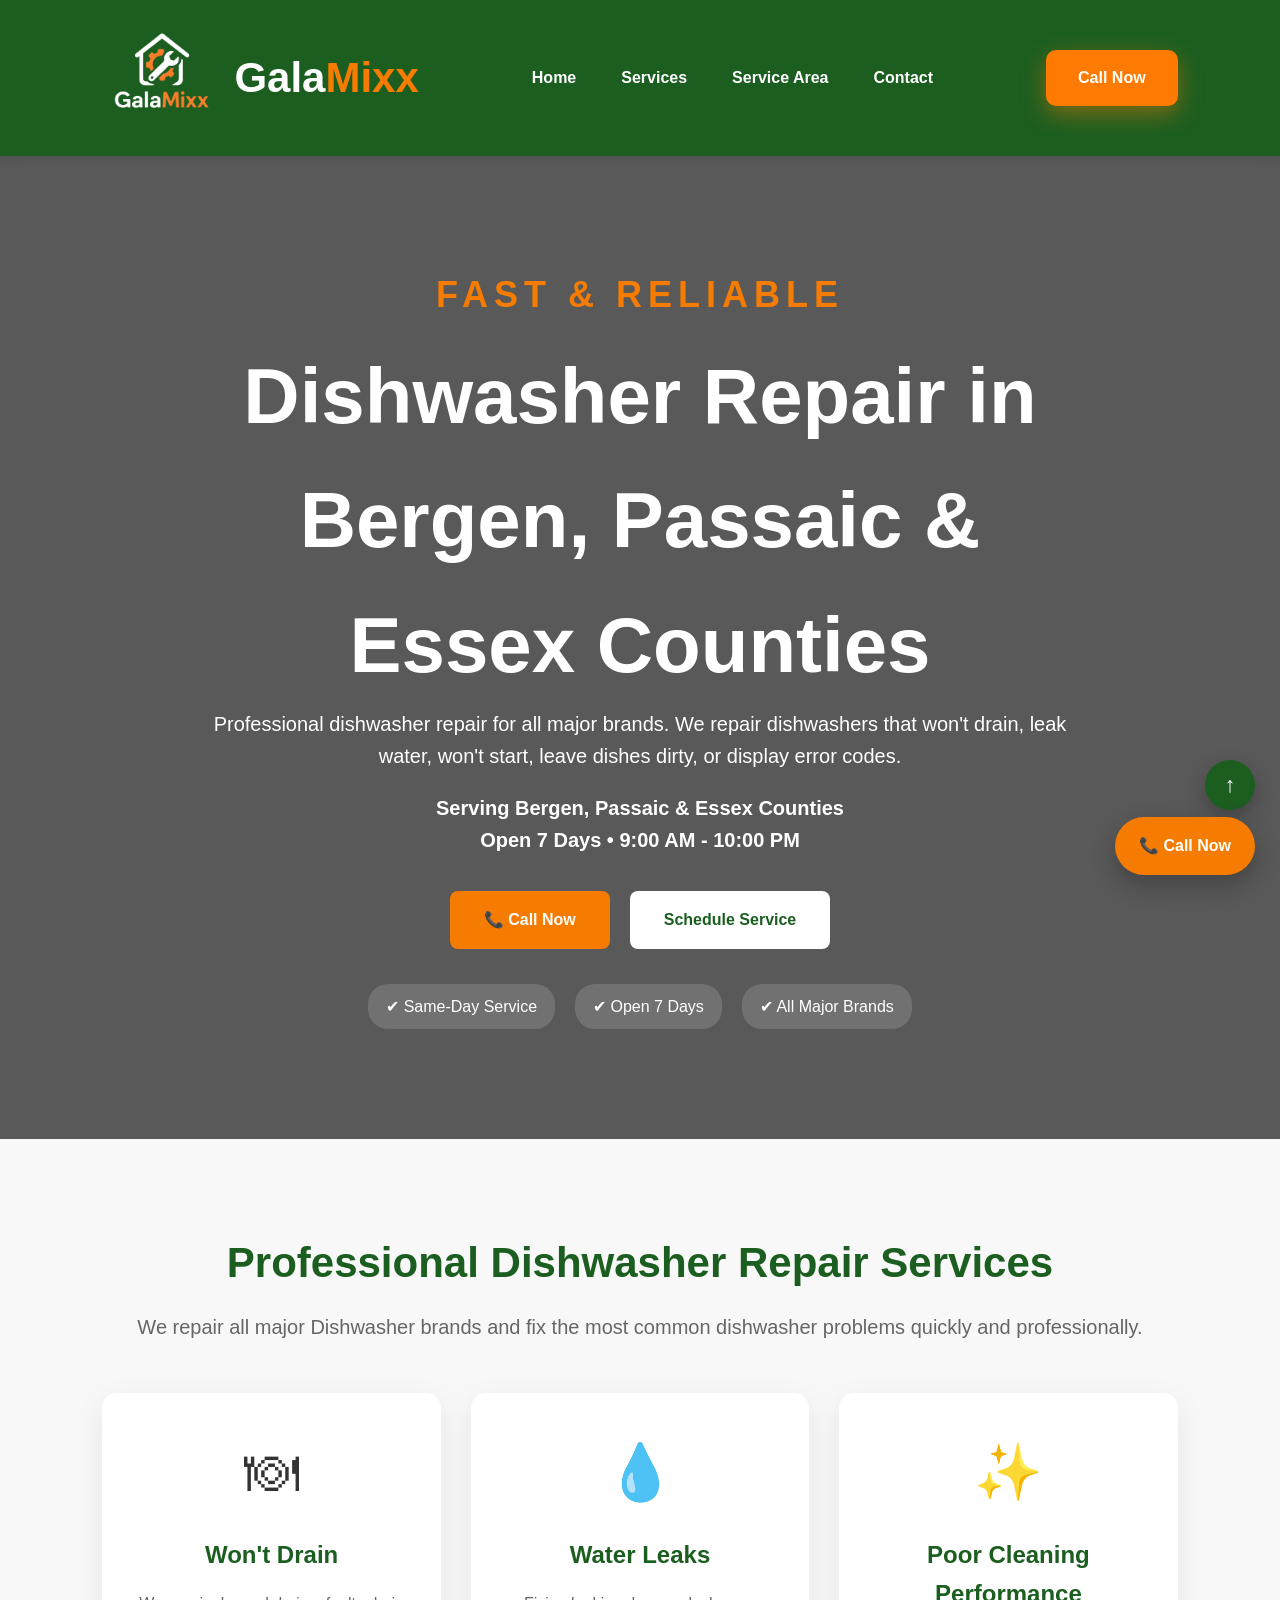
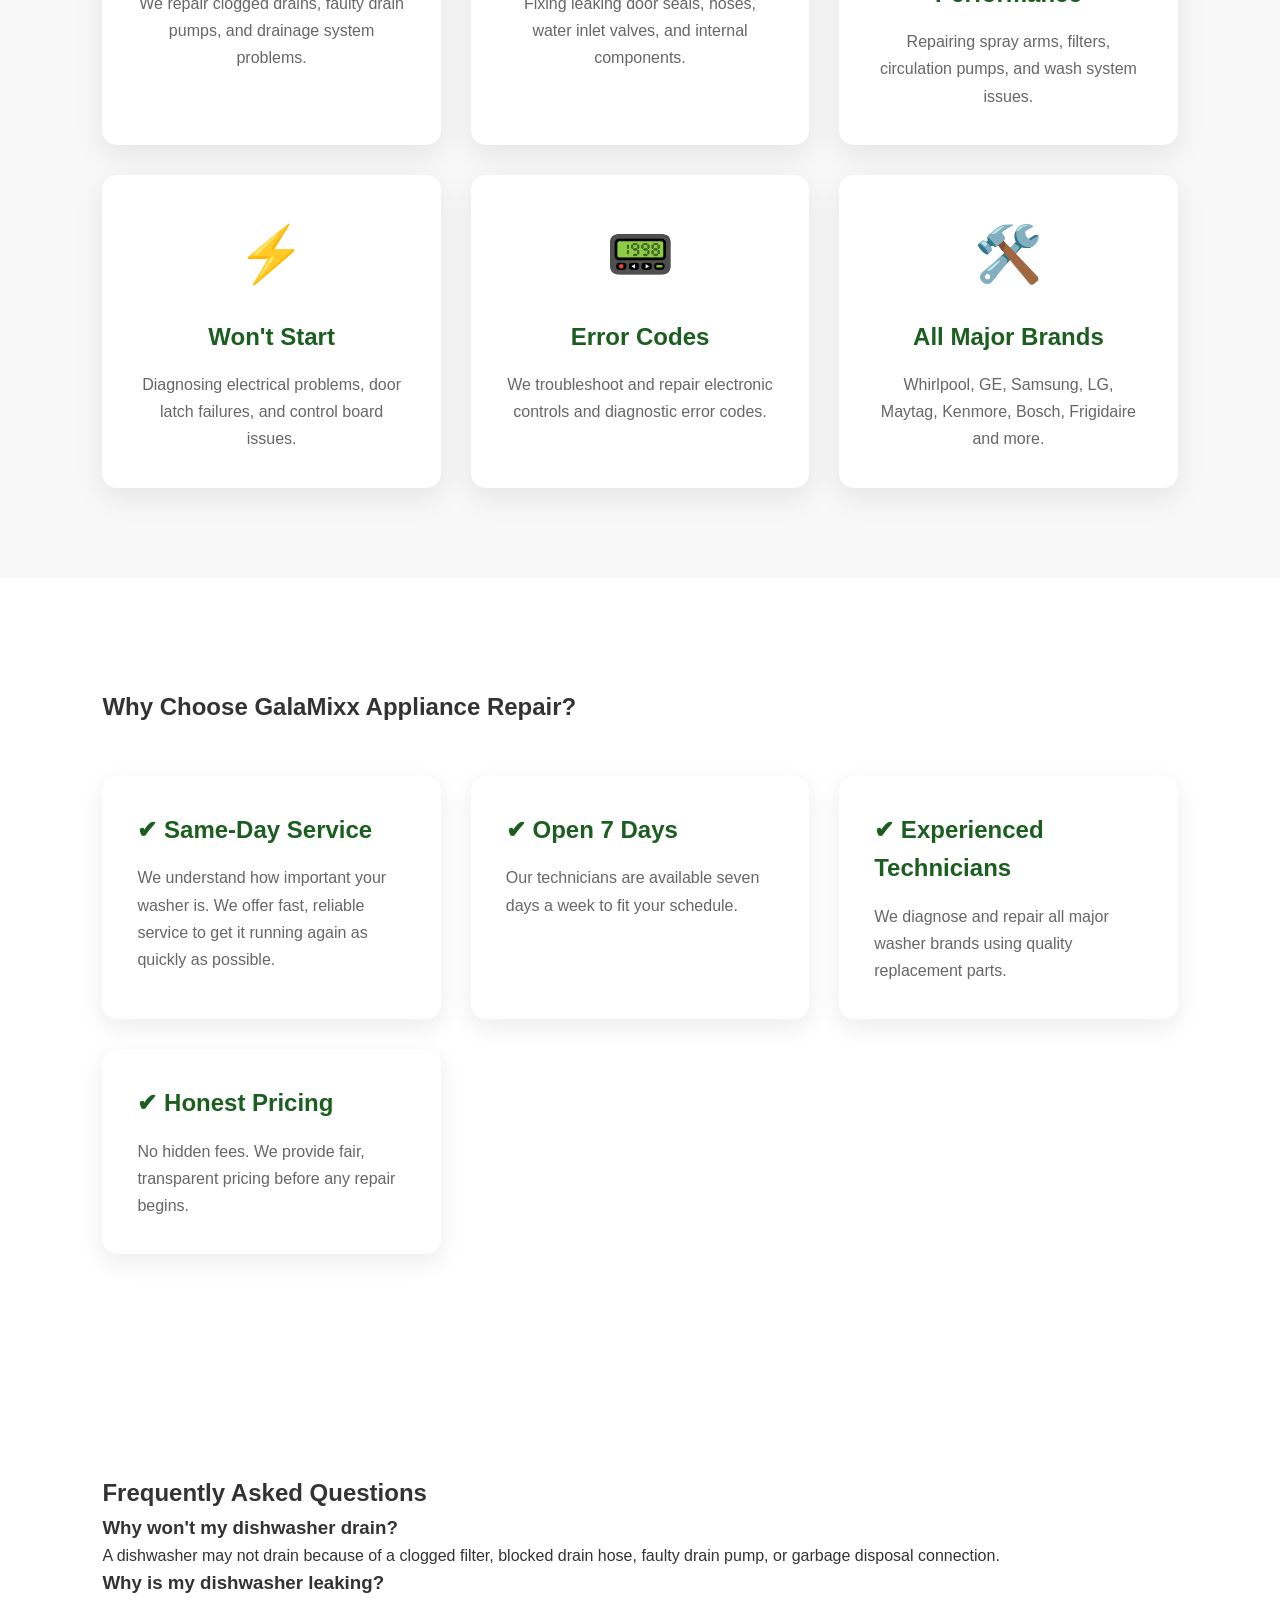
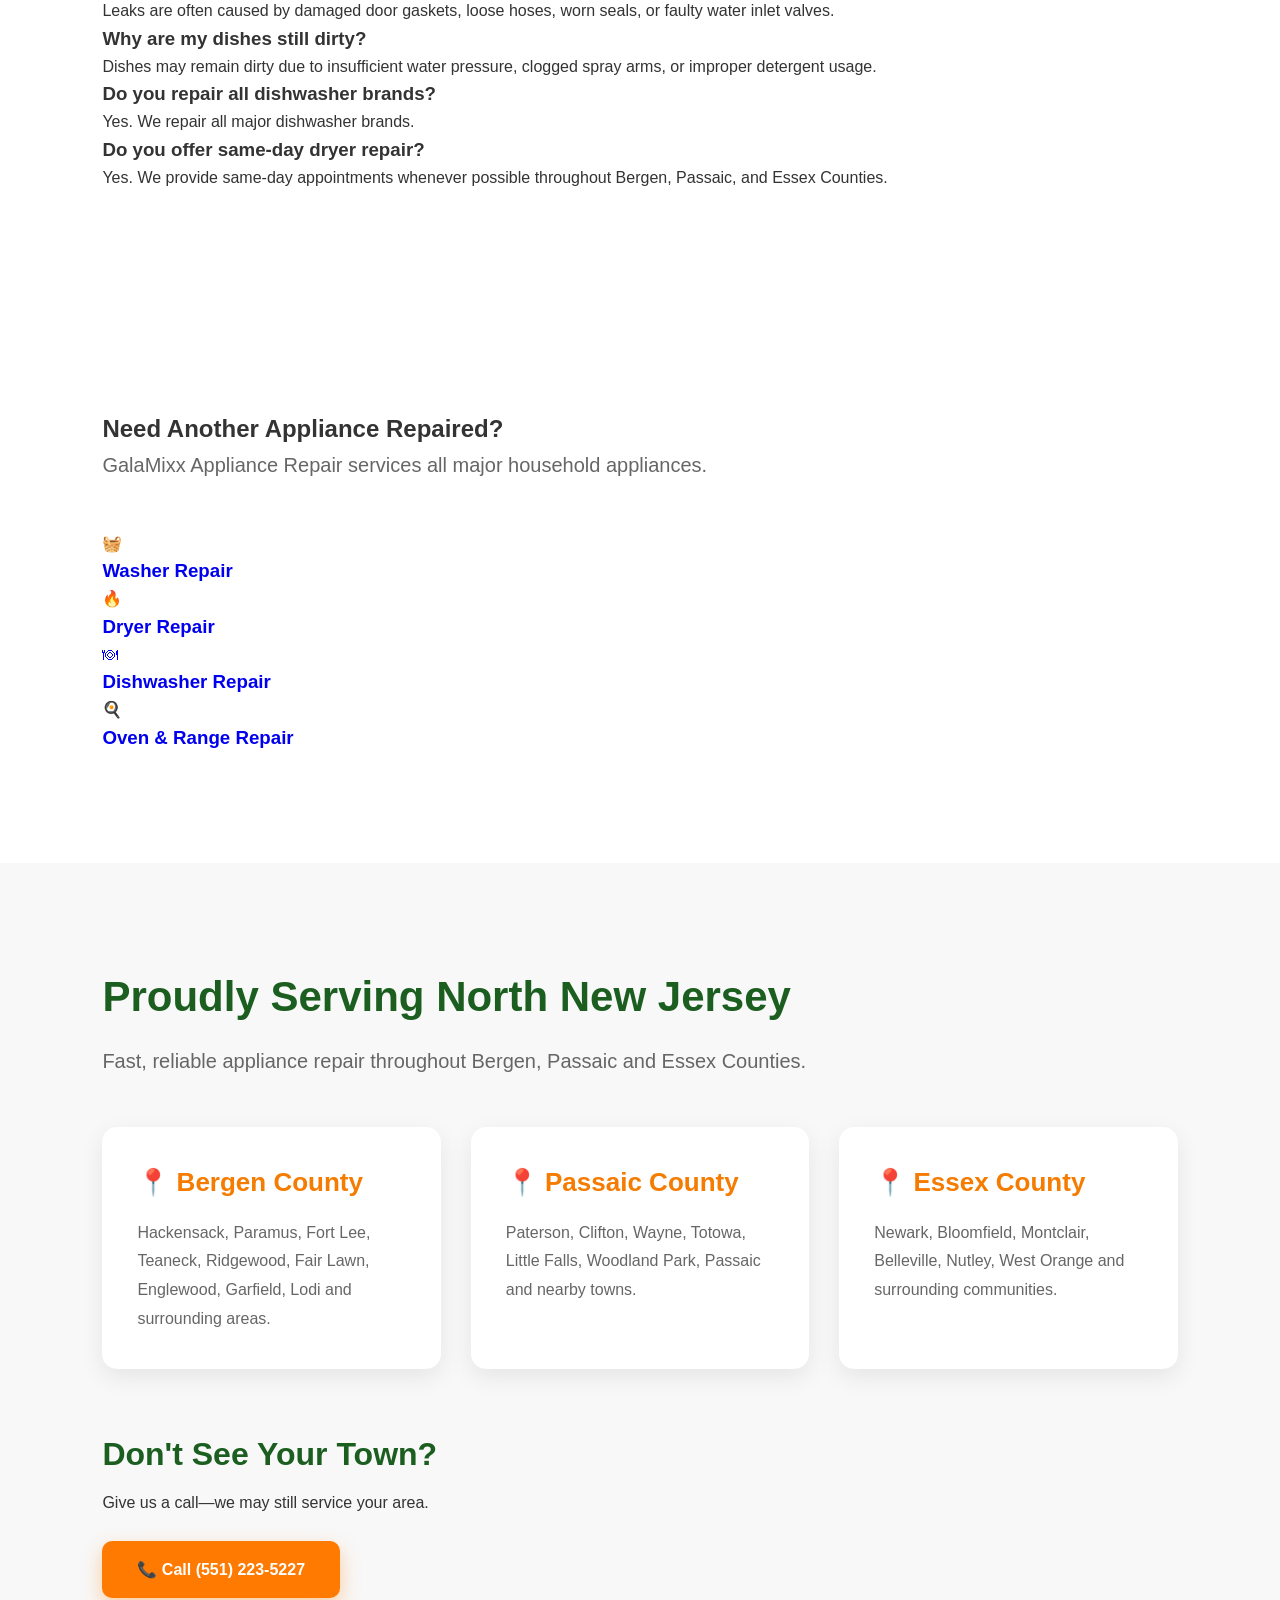
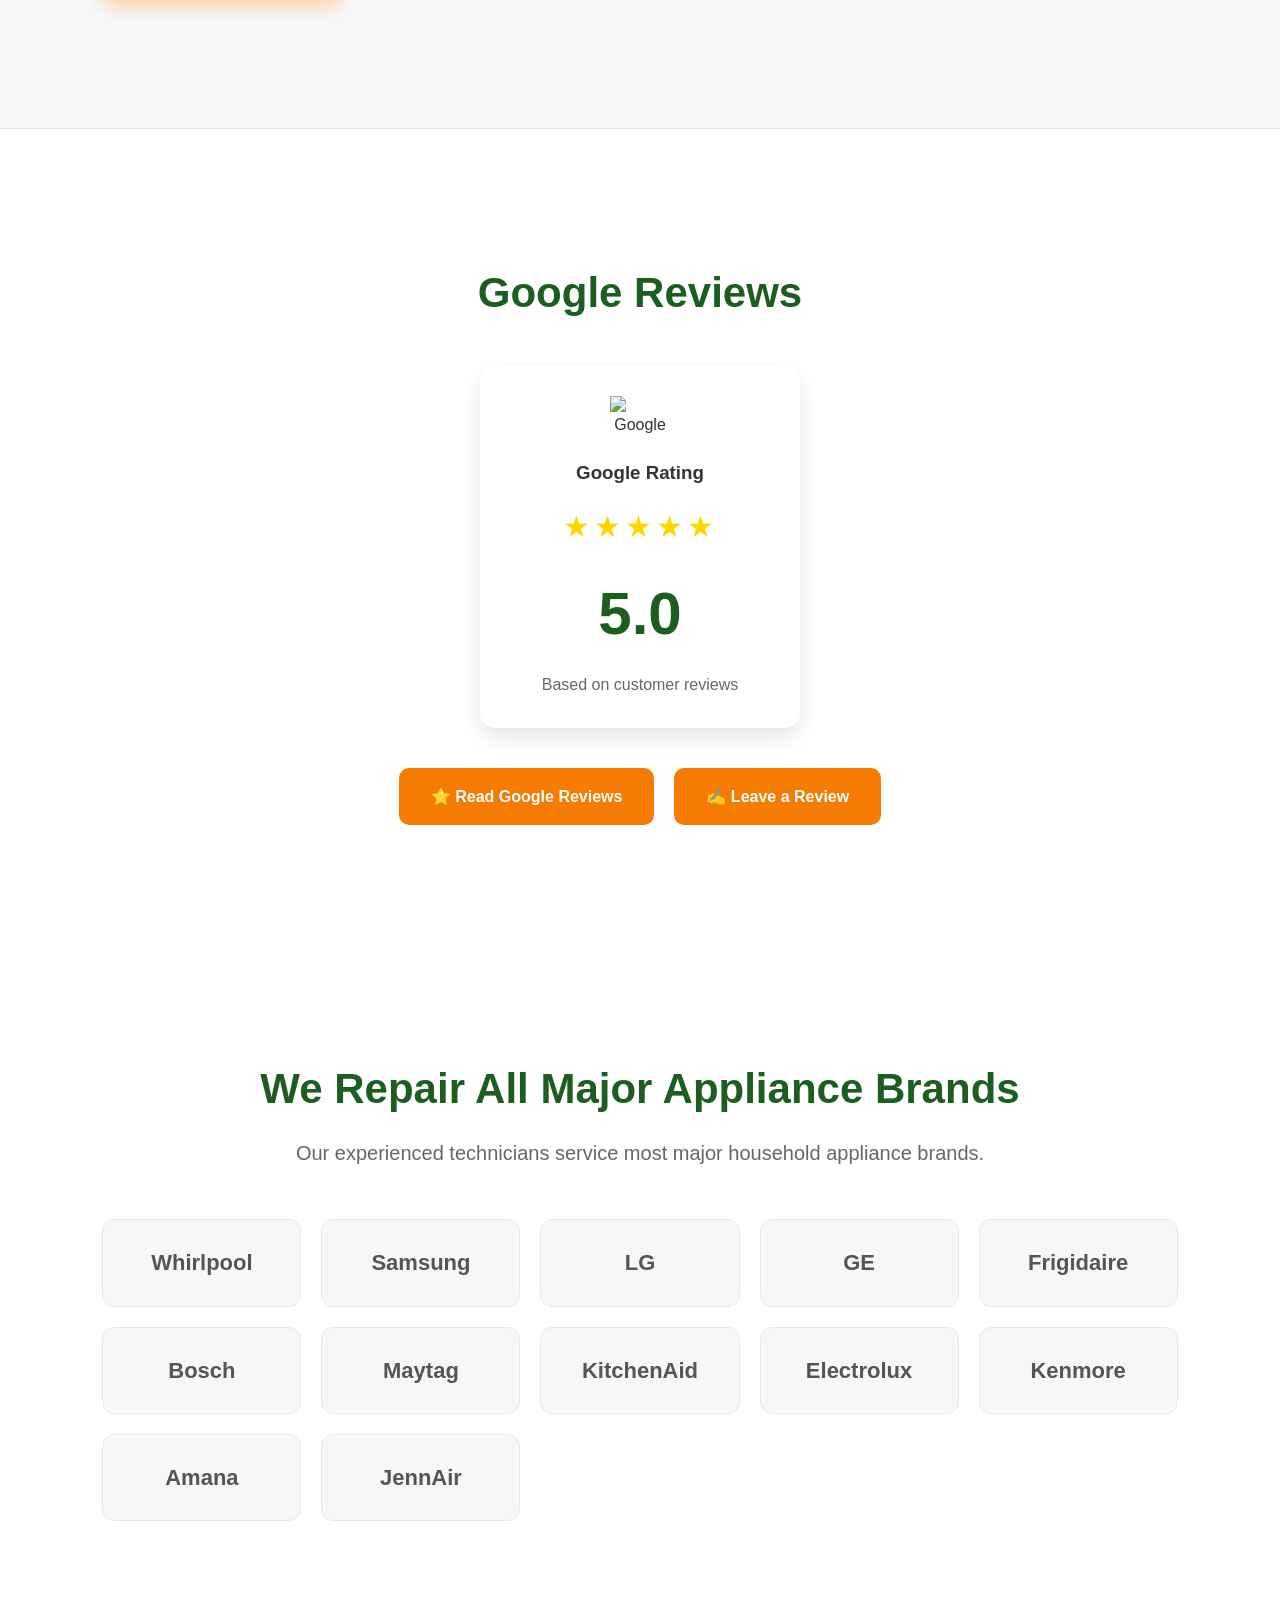
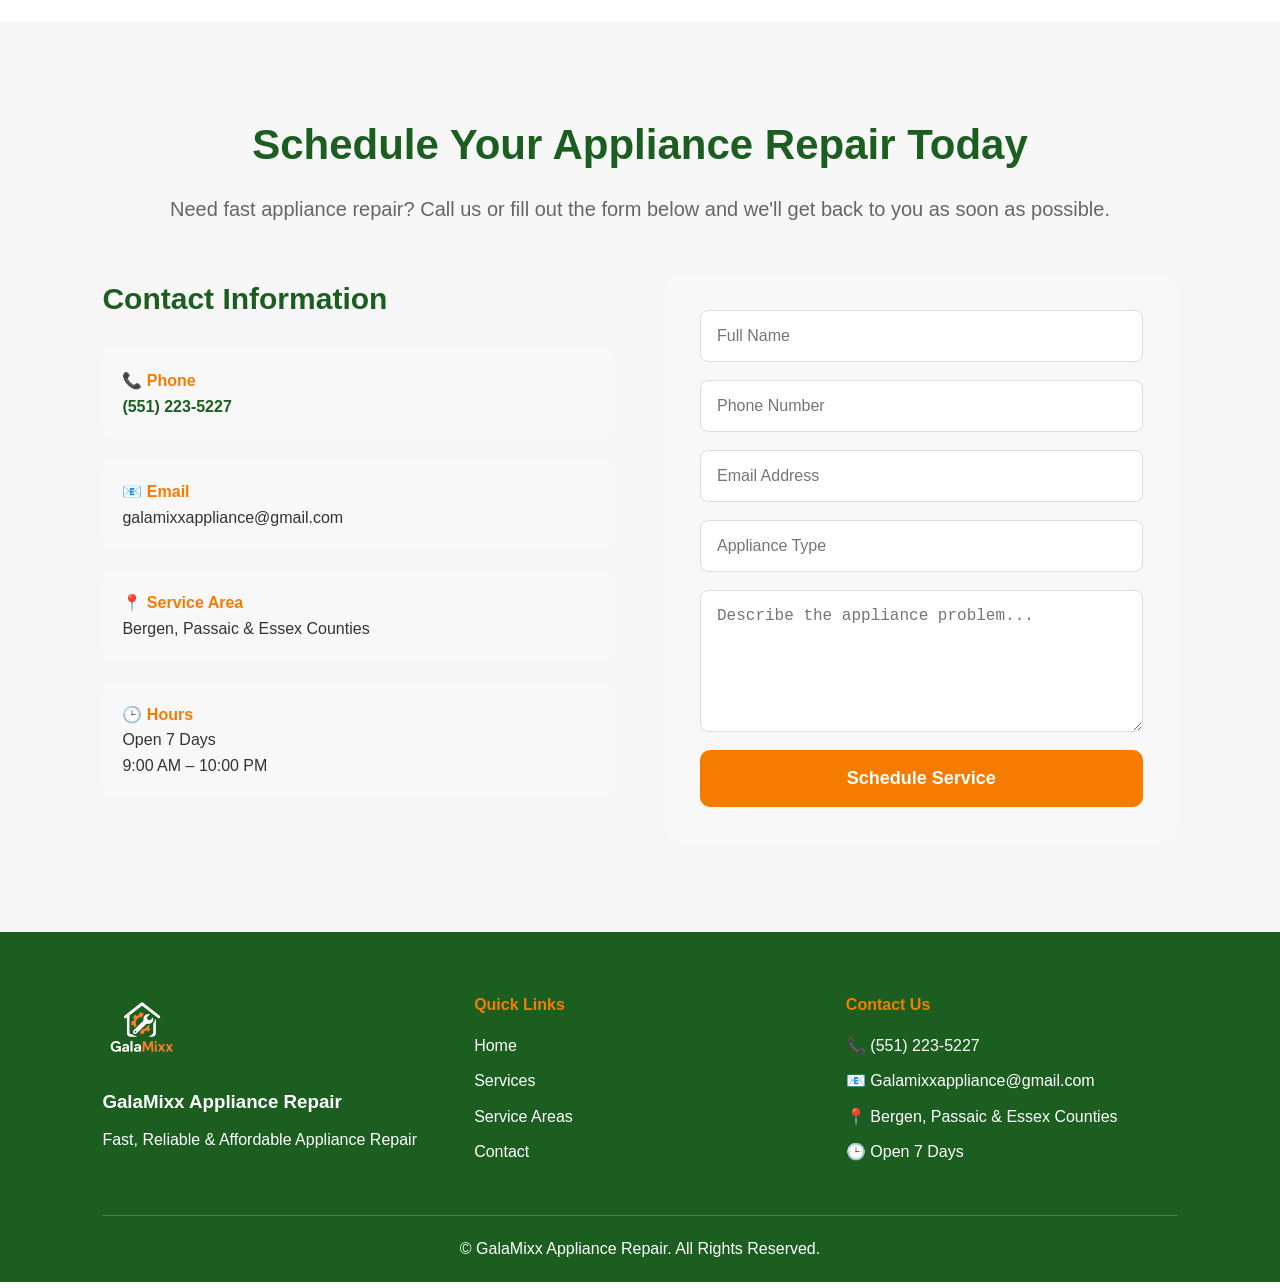
==== dishwasher-repair.html @ ae7ebd61 "Add files via upload Add oven and range and dishwasher repair page and update sitemap" ====
<!DOCTYPE html>
<html lang="en">

<head>

    <meta charset="UTF-8">

    <meta name="viewport" content="width=device-width, initial-scale=1.0">

    <title>Dishwasher Repair | GalaMixx Appliance Repair</title>

    <meta name="description"
content="Professional dishwasher repair in Bergen, Passaic, and Essex Counties. We repair Whirlpool, GE, LG, Samsung, Maytag, Kenmore, Bosch, and other major dishwasher brands. Same-day service available.">

    <link rel="icon" href="images/logo.png">

    <link rel="stylesheet" href="css/style.css">

</head>

<body>
<header>

    <div class="logo">

        <img src="images/logo.png" alt="GalaMixx Appliance Repair Logo">

        <h1>Gala<span>Mixx</span></h1>

    </div>

    <nav>

       <a href="index.html">Home</a>

        <a href="index.html#services">Services</a>
    <a href="index.html#areas">Service Area</a>
    <a href="index.html#contact">Contact</a>
    </nav>

    <a href="tel:5512235227" class="call-btn">

        Call Now

    </a>

</header>
<!-- HERO -->

<section class="hero">

    <div class="hero-content">

        <h2>FAST & RELIABLE</h2>

<h1>Dishwasher Repair in Bergen, Passaic & Essex Counties</h1>

<p>
Professional dishwasher repair for all major brands.
We repair dishwashers that won't drain, leak water,
won't start, leave dishes dirty, or display error codes.
</p>

        <p class="hero-location">
            Serving Bergen, Passaic & Essex Counties<br>
            Open 7 Days • 9:00 AM - 10:00 PM
        </p>

        <div class="hero-buttons">

            <a href="tel:5512235227" class="hero-call">
                📞 Call Now
            </a>

            <a href="#contact" class="hero-service">
                Schedule Service
            </a>

        </div>

        <div class="hero-badges">

            <span>✔ Same-Day Service</span>

            <span>✔ Open 7 Days</span>

            <span>✔ All Major Brands</span>

        </div>

    </div>

</section>

<!-- SERVICES -->

<section id="services" class="services">

    <h2>Professional Dishwasher Repair Services</h2>

    <p class="section-text">
        We repair all major Dishwasher brands and fix the most common dishwasher problems quickly and professionally.
    </p>

    <div class="service-grid">

        <div class="service-card">
            <div class="icon">🍽</div>
            <h3>Won't Drain</h3>
            <p>We repair clogged drains, faulty drain pumps, and drainage system problems.</p>
        </div>

        <div class="service-card">
            <div class="icon">💧</div>
            <h3>Water Leaks</h3>
            <p>Fixing leaking door seals, hoses, water inlet valves, and internal components.</p>
        </div>

        <div class="service-card">
            <div class="icon">✨</div>
            <h3>Poor Cleaning Performance</h3>
            <p>Repairing spray arms, filters, circulation pumps, and wash system issues.</p>
        </div>

        <div class="service-card">
            <div class="icon">⚡</div>
            <h3>Won't Start</h3>
            <p>Diagnosing electrical problems, door latch failures, and control board issues.</p>
        </div>

        <div class="service-card">
            <div class="icon">📟</div>
            <h3>Error Codes</h3>
            <p>We troubleshoot and repair electronic controls and diagnostic error codes.</p>
        </div>

        <div class="service-card">
            <div class="icon">🛠️</div>
            <h3>All Major Brands</h3>
            <p>Whirlpool, GE, Samsung, LG, Maytag, Kenmore,
                Bosch, Frigidaire and more.</p>
        </div>

    </div>

</section>

<!-- WHY CHOOSE US -->

<section class="why-choose">

    <h2>Why Choose GalaMixx Appliance Repair?</h2>

    <div class="why-grid">

        <div class="why-card">
            <h3>✔ Same-Day Service</h3>
            <p>We understand how important your washer is. We offer fast, reliable service to get it running again as quickly as possible.</p>
        </div>

        <div class="why-card">
            <h3>✔ Open 7 Days</h3>
            <p>Our technicians are available seven days a week to fit your schedule.</p>
        </div>

        <div class="why-card">
            <h3>✔ Experienced Technicians</h3>
            <p>We diagnose and repair all major washer brands using quality replacement parts.</p>
        </div>

        <div class="why-card">
            <h3>✔ Honest Pricing</h3>
            <p>No hidden fees. We provide fair, transparent pricing before any repair begins.</p>
        </div>

    </div>

</section>

<!-- FAQS -->
<section class="faq">

    <h2>Frequently Asked Questions</h2>

    <div class="faq-item">
        <h3>Why won't my dishwasher drain?</h3>
        <p>
            A dishwasher may not drain because of a clogged filter, blocked drain hose, faulty drain pump, or garbage disposal connection.
                </p>
    </div>

    <div class="faq-item">
        <h3>Why is my dishwasher leaking?</h3>
        <p>
           Leaks are often caused by damaged door gaskets, loose hoses, worn seals, or faulty water inlet valves.
        </p>
    </div>

    <div class="faq-item">
        <h3>Why are my dishes still dirty?</h3>
        <p>
            Dishes may remain dirty due to insufficient water pressure, clogged spray arms, or improper detergent usage.
        </p>
    </div>

    <div class="faq-item">
        <h3>Do you repair all dishwasher brands?</h3>
        <p>
            Yes. We repair all major dishwasher brands.
        </p>
    </div>

    <div class="faq-item">
        <h3>Do you offer same-day dryer repair?</h3>
        <p>
            Yes. We provide same-day appointments whenever possible throughout Bergen, Passaic, and Essex Counties.
        </p>
    </div>

</section>
<!-- Links to toher services Pages -->

<section class="related-services">

    <h2>Need Another Appliance Repaired?</h2>

    <p class="section-text">
        GalaMixx Appliance Repair services all major household appliances.
    </p>

    <div class="related-grid">

        <a href="washer-repair.html" class="related-card">
            🧺
            <h3>Washer Repair</h3>
        </a>

        <a href="dryer-repair.html" class="related-card">
            🔥
            <h3>Dryer Repair</h3>
        </a>

        <a href="dishwasher-repair.html" class="related-card">
            🍽
            <h3>Dishwasher Repair</h3>
        </a>

        <a href="oven-range-repair.html" class="related-card">
            🍳
            <h3>Oven & Range Repair</h3>
        </a>

    </div>

</section>

<!-- SERVICE AREAS -->

<section id="areas" class="areas">

    <h2>Proudly Serving North New Jersey</h2>

    <p class="section-text">
        Fast, reliable appliance repair throughout Bergen, Passaic and Essex Counties.
    </p>

    <div class="areas-grid">

        <div class="area-card">
            <h3>📍 Bergen County</h3>
            <p>
                Hackensack, Paramus, Fort Lee, Teaneck, Ridgewood,
                Fair Lawn, Englewood, Garfield, Lodi and surrounding areas.
            </p>
        </div>

        <div class="area-card">
            <h3>📍 Passaic County</h3>
            <p>
                Paterson, Clifton, Wayne, Totowa, Little Falls,
                Woodland Park, Passaic and nearby towns.
            </p>
        </div>

        <div class="area-card">
            <h3>📍 Essex County</h3>
            <p>
                Newark, Bloomfield, Montclair, Belleville,
                Nutley, West Orange and surrounding communities.
            </p>
        </div>

    </div>

    <div class="service-call">

        <h3>Don't See Your Town?</h3>

        <p>Give us a call—we may still service your area.</p>

        <a href="tel:5512235227" class="call-area-btn">
            📞 Call (551) 223-5227
        </a>

    </div>

</section>


<!-- GOOGLE REVIEWS -->

<section class="reviews">

   <h2>Google Reviews</h2>


 <!-- Google Rating Box -->

  <div class="rating-box">

        <img src="https://upload.wikimedia.org/wikipedia/commons/c/c1/Google_%22G%22_logo.svg"
             alt="Google"
             class="google-icon">

        <h3>Google Rating</h3>

       <div class="rating">
        ★★★★★
    </div>

    <h1>5.0</h1>

    <p>Based on customer reviews</p>
        </div>

    

    </div>
    <div class="review-buttons">

        <a href="https://g.page/r/CZWVw-iExxM8EAE/review" target="_blank" class="review-btn">
            ⭐ Read Google Reviews
        </a>

        <a href="https://g.page/r/CZWVw-iExxM8EAE/review" target="_blank" class="leave-review-btn">
            ✍ Leave a Review
        </a>

    </div>

</section>

<!-- BRANDS WE SERVICE -->

<section id="brands" class="brands">

    <h2>We Repair All Major Appliance Brands</h2>

    <p class="section-text">
        Our experienced technicians service most major household appliance brands.
    </p>

    <div class="brands-grid">

        <div class="brand-card">Whirlpool</div>
        <div class="brand-card">Samsung</div>
        <div class="brand-card">LG</div>
        <div class="brand-card">GE</div>
        <div class="brand-card">Frigidaire</div>
        <div class="brand-card">Bosch</div>
        <div class="brand-card">Maytag</div>
        <div class="brand-card">KitchenAid</div>
        <div class="brand-card">Electrolux</div>
        <div class="brand-card">Kenmore</div>
        <div class="brand-card">Amana</div>
        <div class="brand-card">JennAir</div>

    </div>

</section>

<!-- CONTACT -->

<section id="contact" class="contact">

    <h2>Schedule Your Appliance Repair Today</h2>

    <p class="section-text">
        Need fast appliance repair? Call us or fill out the form below and we'll get back to you as soon as possible.
    </p>

    <div class="contact-container">

        <!-- LEFT SIDE -->

        <div class="contact-info">

            <h3>Contact Information</h3>

            <div class="info-box">
                <strong>📞 Phone</strong>
                <p><a href="tel:5512235227">(551) 223-5227</a></p>
            </div>

            <div class="info-box">
                <strong>📧 Email</strong>
                <p>galamixxappliance@gmail.com</p>
            </div>

            <div class="info-box">
                <strong>📍 Service Area</strong>
                <p>Bergen, Passaic & Essex Counties</p>
            </div>

            <div class="info-box">
                <strong>🕒 Hours</strong>
                <p>Open 7 Days<br>9:00 AM – 10:00 PM</p>
            </div>

        </div>

        <!-- RIGHT SIDE -->

        <div class="contact-form">

            <form action="https://api.web3forms.com/submit" method="POST">
  <input type="hidden" name="access_key" value="054752c6-4615-493e-83da-a03f07611d5e">


                <input type="text" name="Name" placeholder="Full Name" required>

                <input type="tel" name="Phone" placeholder="Phone Number" required>

                <input type="email" name="Email" placeholder="Email Address" required>

                <input type="text" name="Appliance" placeholder="Appliance Type">

                <textarea name="Issue" rows="6" placeholder="Describe the appliance problem..." required></textarea>

                <button type="submit">Schedule Service</button>

            </form>

        </div>

    </div>

</section>

<!-- FOOTER -->

<footer>

    <div class="footer-container">

        <div class="footer-logo">

            <img src="images/logo.png" alt="GalaMixx Logo">

            <h3>GalaMixx Appliance Repair</h3>

            <p>
                Fast, Reliable & Affordable Appliance Repair
            </p>

        </div>

        <div class="footer-links">

            <h4>Quick Links</h4>

            <a href="#">Home</a>

            <a href="#services">Services</a>

            <a href="#areas">Service Areas</a>

            <a href="#contact">Contact</a>

        </div>

        <div class="footer-contact">

            <h4>Contact Us</h4>

            <p>📞 (551) 223-5227</p>

            <p>📧 Galamixxappliance@gmail.com</p>

            <p>📍 Bergen, Passaic & Essex Counties</p>

            <p>🕒 Open 7 Days</p>

        </div>

    </div>

    <div class="footer-bottom">

        <p>
            © GalaMixx Appliance Repair. All Rights Reserved.
        </p>

    </div>

</footer>
<a href="tel:5512235227" class="floating-call">
    📞 Call Now
</a>
<a href="#" class="back-top">↑</a>
</body>

</html>
---- css/style.css ----
html{

    scroll-behavior:smooth;

}
*{
    margin:0;
    padding:0;
    box-sizing:border-box;
}

body{

    font-family:Arial, Helvetica, sans-serif;

    background:#ffffff;

    color:#333;

    line-height:1.6;

}

img{

    max-width:100%;

    display:block;

}

a {
    text-decoration:none;
    transition:0.3s;
}

nav a:hover {
    color:#F57C00;
}

section{

    padding:110px 8%;

}
/* ======================================
   HEADER
====================================== */
header{

    position:sticky;

    top:0;

    z-index:1000;

    background:white;

    box-shadow:0 3px 12px rgba(0,0,0,.08);

}
header{

    display:flex;

    justify-content:space-between;

    align-items:center;

    padding:18px 8%;

    background:#1B5E20;

}

.logo{

    display:flex;

    align-items:center;

    gap:12px;

}

.logo img{
display:block;
    width:120px;
    height:auto;

}

.logo h1{

    color:white;

    font-size:42px;

}

.logo span{

    color:#F57C00;
font-weight:700;
}

nav{

    display:flex;

    gap:45px;

}

nav a{

    color:white;

    font-weight:bold;

}

.call-btn{

    background:#ff7a00;

    color:white;

    padding:15px 32px;

    border-radius:10px;

    font-weight:bold;

    transition:.3s;

     box-shadow:0 8px 25px rgba(255,122,0,.45);

}

.call-btn:hover{

    transform:translateY(-3px);

    background:#ff8d1a;

}


/* ======================================
   HERO
====================================== */

.hero{
    min-height:750px;

    background:
        linear-gradient(rgba(0,0,0,.65), rgba(0,0,0,.65)),
       url("../images/hero.jpg");

    background-size:cover;
    background-position:center;
    background-repeat:no-repeat;

    display:flex;
    justify-content:center;
    align-items:center;
    text-align:center;

    color:white;
}

.hero-content{

    max-width:900px;

    padding:auto;

}

.hero h2{

    color:#F57C00;

    font-size:36px;

    letter-spacing:6px;

    margin-bottom:10px;

}

.hero h1{

    font-size:78px;

    font-weight:800;

}

.hero p{

    font-size:20px;

    margin-bottom:20px;

}

.hero-location{

    font-weight:bold;

}

.hero-buttons{

    display:flex;

    justify-content:center;

    gap:20px;

    margin:35px 0;

}

.hero-call{

    background:#F57C00;

    color:white;

    padding:16px 34px;

    border-radius:8px;

    font-weight:bold;

    transition:.3s;

}

.hero-call:hover{

    background:#d96c00;

}

.hero-service{

    background:white;

    color:#1B5E20;

    padding:16px 34px;

    border-radius:8px;

    font-weight:bold;

    transition:.3s;

}

.hero-service:hover{

    background:#eeeeee;

}

.hero-badges{

    display:flex;

    justify-content:center;

    flex-wrap:wrap;

    gap:20px;

    margin-top:25px;

}

.hero-badges span{

    background:rgba(255,255,255,.15);

    padding:10px 18px;

    border-radius:20px;

    backdrop-filter:blur(3px);

}
/* ======================================
   HERO MOBILE
====================================== */

@media (max-width:768px){

    .hero{

        height:auto;

        padding:80px 20px;

    }

    .hero h1{

        font-size:40px;

    }

    .hero h2{

        font-size:24px;

    }

    .hero p{

        font-size:18px;

    }

    .hero-buttons{

        flex-direction:column;

        align-items:center;

    }

    .hero-call,
    .hero-service{

        width:250px;

        text-align:center;

    }

}
/* ===============================
   SERVICES
================================ */

.services{

    padding:90px 8%;

    background:#f8f8f8;

    text-align:center;

}

.services h2{

    font-size:42px;

    color:#1B5E20;

    margin-bottom:15px;

}

.section-text{

    font-size:20px;

    color:#666;

    margin-bottom:50px;

}

.service-grid{

    display:grid;

    grid-template-columns:repeat(auto-fit,minmax(280px,1fr));

    gap:30px;

}

.service-card{

    background:white;

    padding:35px;

    border-radius:15px;

    box-shadow:0 10px 30px rgba(0,0,0,.08);

    transition:.3s;

}

.service-card:hover{

    transform:translateY(-8px);

    box-shadow:0 18px 40px rgba(0,0,0,.15);

}

.icon{

    font-size:55px;

    margin-bottom:20px;

}

.service-card h3{

    color:#1B5E20;

    margin-bottom:15px;

    font-size:24px;

}

.service-card p{

    color:#666;

    line-height:1.7;

}
@media(max-width:768px){

    .services h2{

        font-size:34px;

    }

    .section-text{

        font-size:18px;

    }

}
/* ===================================
   WHY CHOOSE US
=================================== */

.why{

    padding:90px 8%;

    background:white;

    text-align:center;

}

.why h2{

    font-size:42px;

    color:#1B5E20;

    margin-bottom:15px;

}

.why-grid{

    display:grid;

    grid-template-columns:repeat(auto-fit,minmax(280px,1fr));

    gap:30px;

    margin-top:50px;

}

.why-card{

    background:#ffffff;

    border-radius:15px;

    padding:35px;

    box-shadow:0 8px 25px rgba(0,0,0,.08);

    transition:.3s;

}

.why-card:hover{

    transform:translateY(-8px);

    box-shadow:0 15px 35px rgba(0,0,0,.15);

}

.why-icon{

    font-size:50px;

    margin-bottom:20px;

}

.why-card h3{

    color:#1B5E20;

    margin-bottom:15px;

    font-size:24px;

}

.why-card p{

    color:#666;

    line-height:1.7;

}
@media (max-width:768px){

    .why h2{

        font-size:34px;

    }

}
/* ===============================
   SERVICE AREAS
================================ */

.areas{

    padding:100px 8% 130px;

    background:#f8f8f8;

    

}

.areas h2{

    font-size:42px;

    color:#1B5E20;

    margin-bottom:15px;

}

.areas-grid{

    display:grid;

    grid-template-columns:repeat(auto-fit,minmax(300px,1fr));

    gap:30px;

    margin-top:50px;

}

.area-card{

    background:white;

    border-radius:15px;

    padding:35px;

    box-shadow:0 8px 25px rgba(0,0,0,.08);

    transition:.3s;

}

.area-card:hover{

    transform:translateY(-8px);

    box-shadow:0 18px 35px rgba(0,0,0,.15);

}

.area-card h3{

    color:#F57C00;

    margin-bottom:15px;

    font-size:26px;

}

.area-card p{

    color:#666;

    line-height:1.8;

}

.service-call{

    margin-top:60px;

}

.service-call h3{

    color:#1B5E20;

    font-size:32px;

    margin-bottom:10px;

}

.call-area-btn{

    display:inline-block;

    margin-top:25px;

    background:#ff7a00;

    color:white;

    text-decoration:none;

    padding:16px 35px;

    border-radius:10px;

    font-weight:bold;

    transition:.3s;

    box-shadow:0 8px 20px rgba(255,122,0,.35);

}

.call-area-btn:hover{

    background:#e66f00;

    transform:translateY(-3px);

}
@media (max-width:768px){

    .areas h2{

        font-size:34px;

    }

    .service-call h3{

        font-size:26px;

    }

}
/* ======================================
   BRANDS
====================================== */

.brands{

    padding:100px 8%;

    background:white;

    text-align:center;

}

.brands h2{

    color:#1B5E20;

    font-size:42px;

    margin-bottom:15px;

}

.brands-grid{

    display:grid;

    grid-template-columns:repeat(auto-fit,minmax(180px,1fr));

    gap:20px;

    margin-top:50px;

}

.brand-card{

    background:#f7f7f7;

    padding:25px;

    border-radius:12px;

    font-size:22px;

    font-weight:700;

    color:#555;

    transition:.3s;

    border:1px solid #e8e8e8;

}

.brand-card:hover{

    background:#F57C00;

    color:white;

    transform:translateY(-5px);

}
/* ==================================
   CONTACT
================================== */

.contact{

    padding:90px 8%;

    background:#f7f7f7;

    text-align:center;

}

.contact h2{

    color:#1B5E20;

    font-size:42px;

    margin-bottom:15px;

}

.contact-container{

    display:grid;

    grid-template-columns:1fr 1fr;

    gap:50px;

    margin-top:50px;

    align-items:start;

}

.contact-info{

    text-align:left;

}

.contact-info h3{

    color:#1B5E20;

    margin-bottom:25px;

    font-size:30px;

}

.info-box{

    background:#f8f8f8;

    padding:20px;

    border-radius:10px;

    margin-bottom:20px;

}

.info-box strong{

    color:#F57C00;

}

.info-box a{

    color:#1B5E20;

    font-weight:bold;

}

.contact-form{

    background:#f8f8f8;

    padding:35px;

    border-radius:15px;

}

.contact-form form{

    display:flex;

    flex-direction:column;

    gap:18px;

}

.contact-form input,
.contact-form textarea{

    padding:16px;

    border:1px solid #ddd;

    border-radius:8px;

    font-size:16px;

}

.contact-form textarea{

    resize:vertical;

}

.contact-form button{

    background:#F57C00;

    color:white;

    border:none;

    padding:18px;

    border-radius:10px;

    font-size:18px;

    font-weight:bold;

    cursor:pointer;

    transition:.3s;

}

.contact-form button:hover{

    background:#e66f00;

}
@media(max-width:768px){

.contact-container{

grid-template-columns:1fr;

}

.contact-info{

text-align:center;

}

}
/* ===============================
   GOOGLE REVIEWS
================================ */

.reviews{

    padding:130px 8%;

    background:white;

    text-align:center;
border-top:1px solid #e5e5e5;
}

.reviews h2{

    color:#1B5E20;

    font-size:42px;

    margin-bottom:20px;

}

.review-buttons{

    display:flex;

    justify-content:center;

    gap:20px;

    flex-wrap:wrap;

    margin-top:35px;

}

.review-btn,
.leave-review-btn{

    display:inline-block;

    background:#F57C00;

    color:white;

    padding:16px 32px;

    border-radius:10px;

    font-weight:bold;

    transition:.3s;

}

.review-btn:hover,
.leave-review-btn:hover{

    background:#e66f00;

    transform:translateY(-3px);

}
/* GOOGLE RATING CARD */

.rating-box{

    width:320px;

    margin:40px auto;

    background:white;

    padding:30px;

    border-radius:15px;

    box-shadow:0 10px 25px rgba(0,0,0,.10);

    text-align:center;

}

.google-icon{

    width:60px;

    display:block;

    margin:0 auto 20px;

}

.rating{

    color:#FFD700;

    font-size:30px;

    letter-spacing:4px;

    margin:15px 0;

}

.rating-box h1{

    font-size:60px;

    color:#1B5E20;

    margin:10px 0;

}

.rating-box h3{

    color:#333;

    margin-bottom:10px;

}

.rating-box p{

    color:#666;

    margin-top:10px;

}
/* ======================================
   FOOTER
====================================== */

footer{

    background:#1B5E20;

    color:white;

    padding:60px 8% 20px;

}

.footer-container{

    display:grid;

    grid-template-columns:repeat(auto-fit,minmax(250px,1fr));

    gap:40px;

}

.footer-logo img{

    width:80px;

    margin-bottom:15px;

}

.footer-logo h3{

    margin-bottom:10px;

}

.footer-links{

    display:flex;

    flex-direction:column;

}

.footer-links h4,
.footer-contact h4{

    margin-bottom:15px;

    color:#F57C00;

}

.footer-links a{

    color:white;

    margin-bottom:10px;

    transition:.3s;

}

.footer-links a:hover{

    color:#F57C00;

}

.footer-contact p{

    margin-bottom:10px;

}

.footer-bottom{

    border-top:1px solid rgba(255,255,255,.2);

    margin-top:40px;

    padding-top:20px;

    text-align:center;

}
@media(max-width:768px){

.footer-container{

    text-align:center;

}

.footer-logo img{

    margin:auto;

    margin-bottom:20px;

}

}
.floating-call{

    position:fixed;

    bottom:25px;

    right:25px;

    background:#F57C00;

    color:white;

    padding:16px 24px;

    border-radius:50px;

    font-weight:bold;

    text-decoration:none;

    box-shadow:0 10px 25px rgba(0,0,0,.25);

    z-index:999;

    transition:.3s;

}

.floating-call:hover{

    transform:scale(1.05);

    background:#ff8c00;

}
.back-top{

    position:fixed;

    bottom:90px;

    right:25px;

    width:50px;

    height:50px;

    background:#1B5E20;

    color:white;

    display:flex;

    align-items:center;

    justify-content:center;

    border-radius:50%;

    text-decoration:none;

    font-size:22px;

    box-shadow:0 8px 20px rgba(0,0,0,.25);

}
@media(max-width:768px){

    .review-buttons{

        flex-direction:column;

        align-items:center;

    }

}
@media(max-width:768px){

    .brands h2{

        font-size:34px;

    }

    .brand-card{

        font-size:18px;

        padding:18px;

    }

}
* {
    box-sizing: border-box;
}

html, body {
    width:100%;
    max-width:100%;
    overflow-x:hidden;
}

* {
    box-sizing:border-box;
}

img {
    max-width:100%;
}
@media(max-width:768px){

    header{
        flex-direction:column;
        padding:15px 5%;
        gap:15px;
    }

    .logo img{
        width:70px;
    }

    .logo h1{
        font-size:28px;
    }

    nav{
        flex-wrap:wrap;
        justify-content:center;
        gap:15px;
    }

    nav a{
        font-size:14px;
    }

    .call-btn{
        padding:10px 20px;
    }

}
html, body{
    overflow-x:hidden;
}
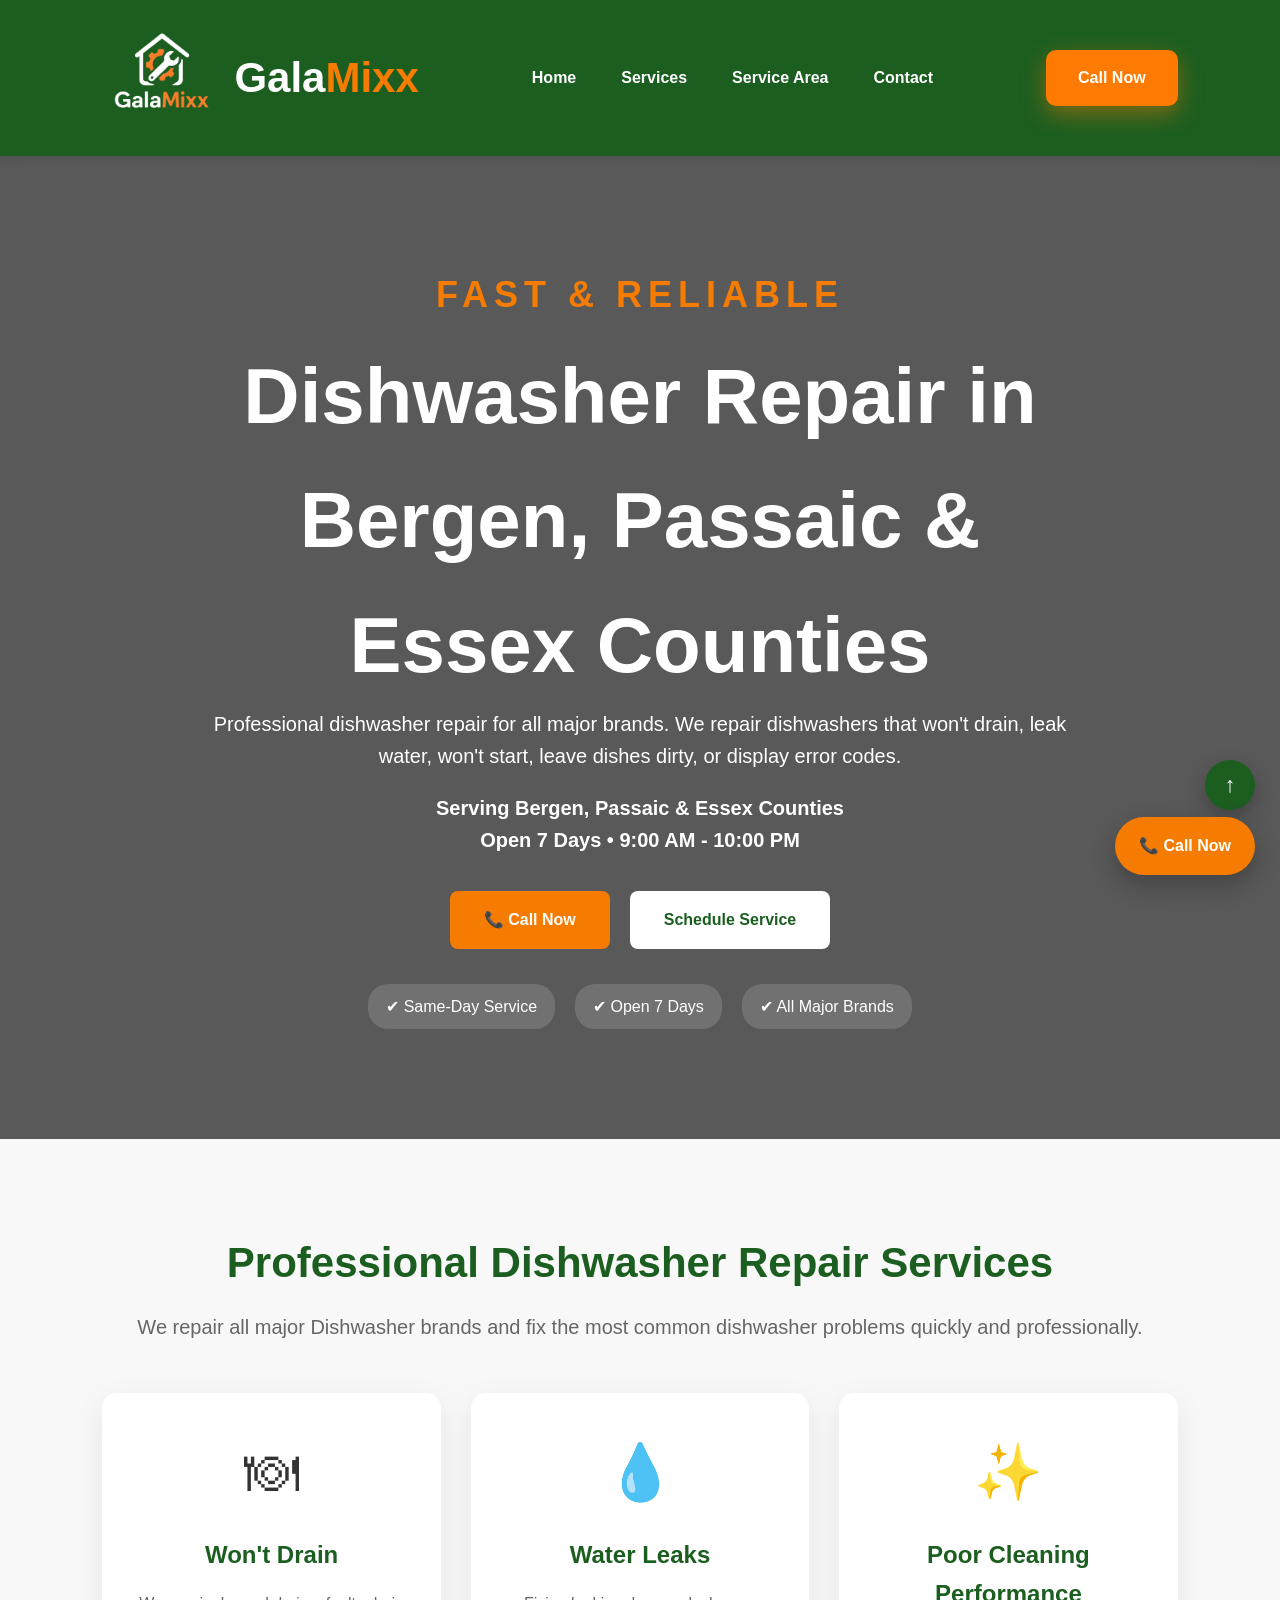
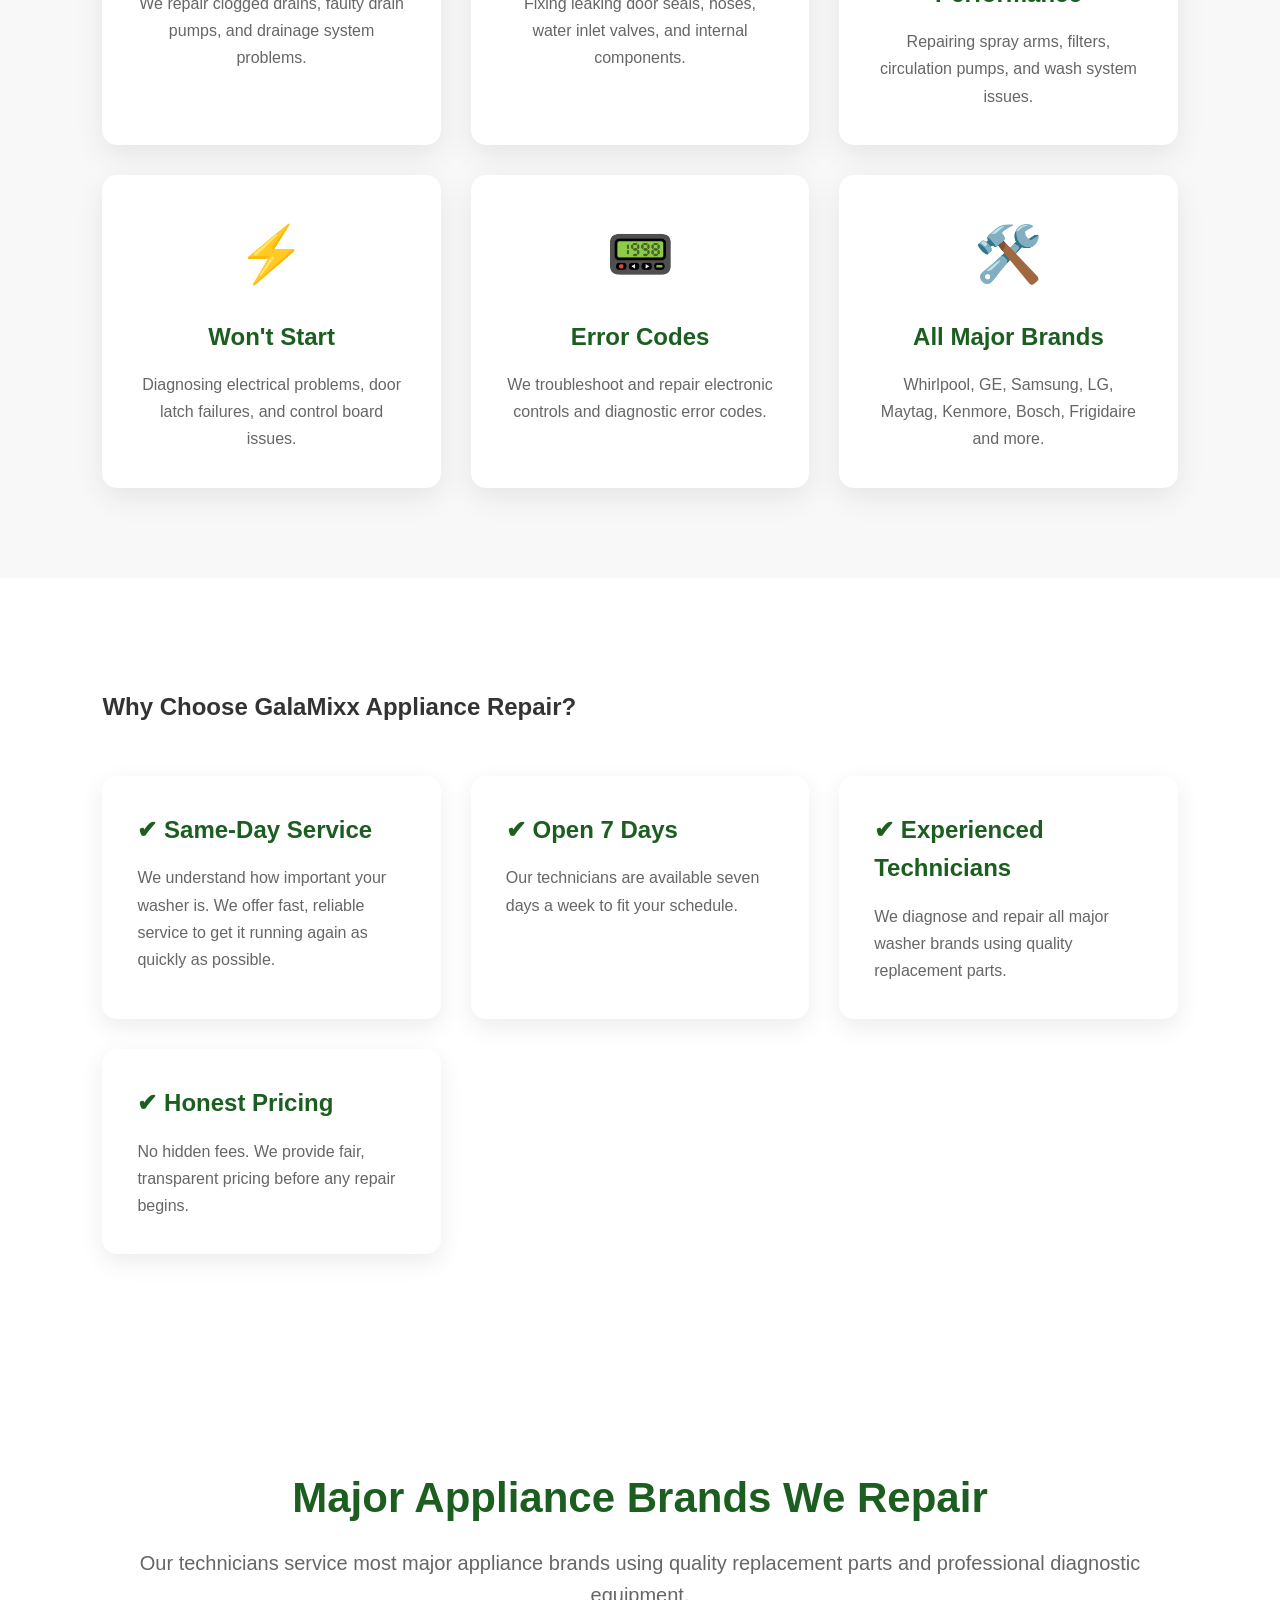
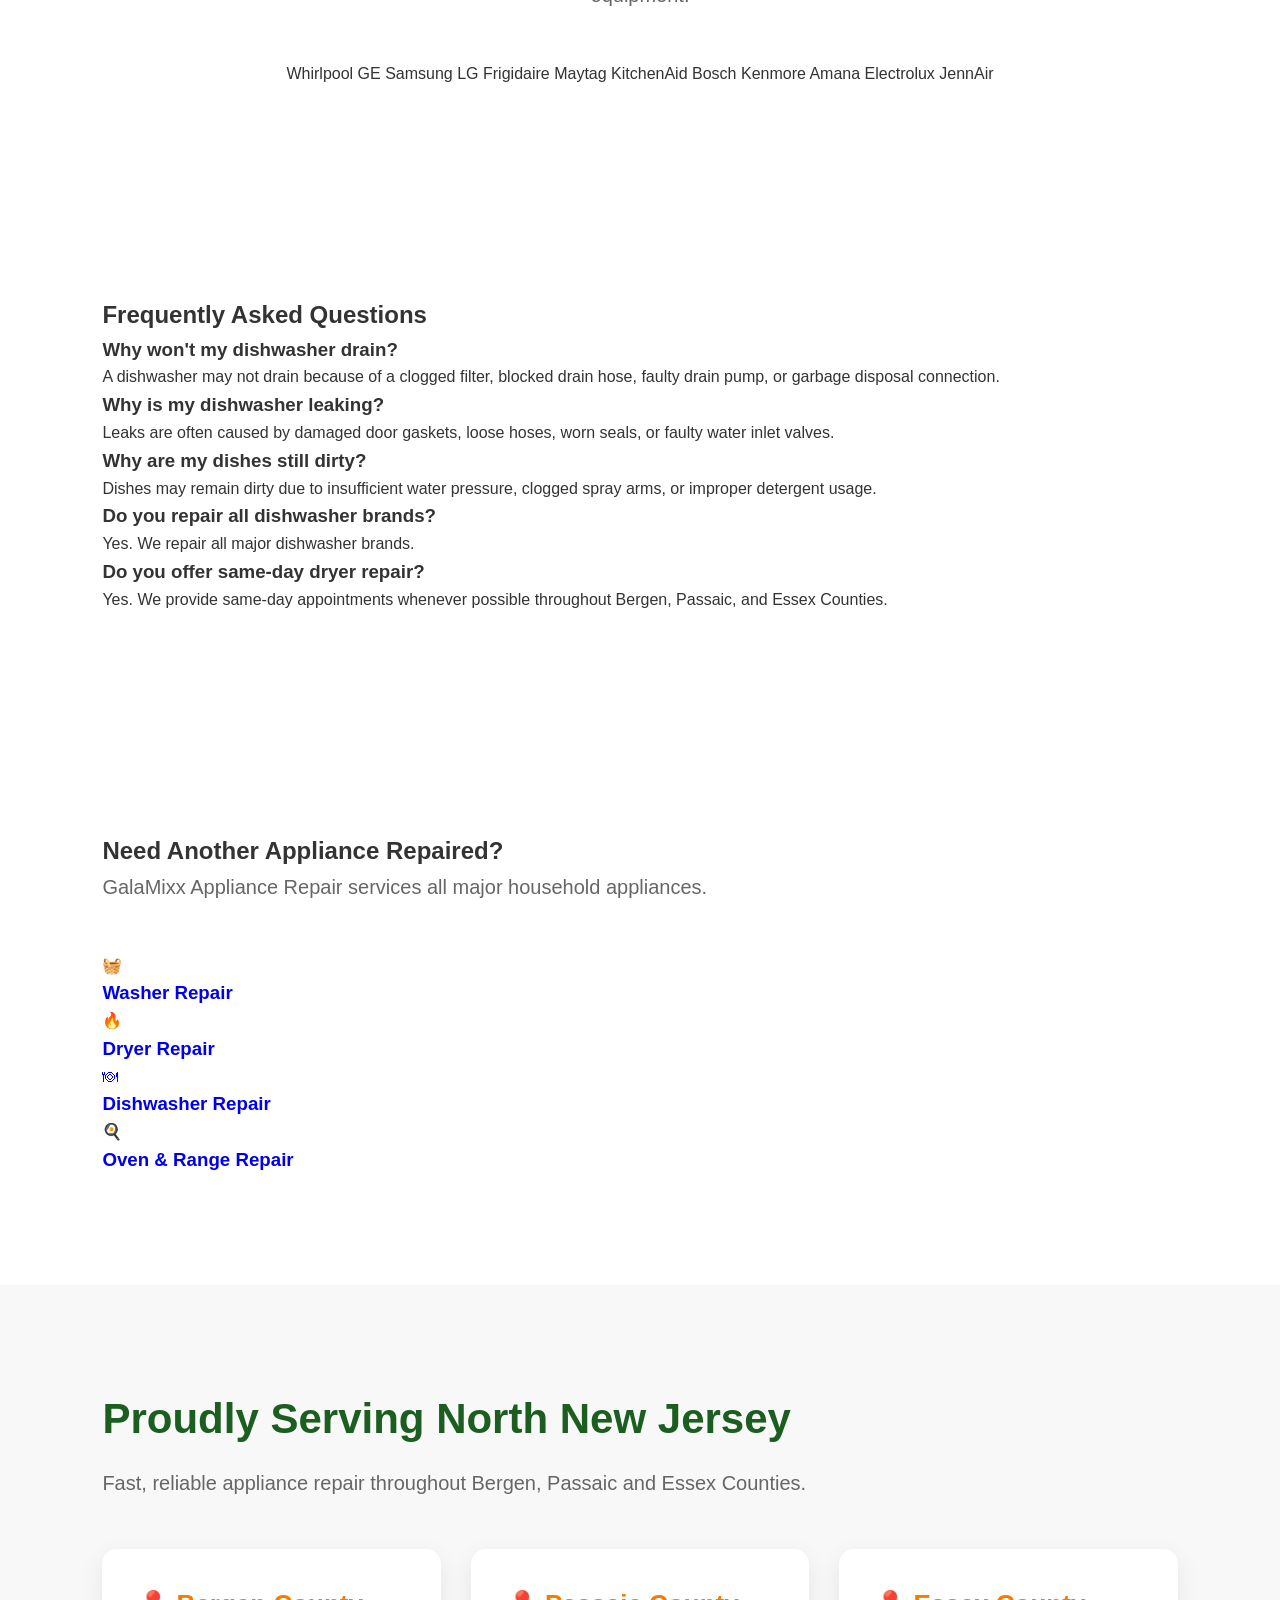
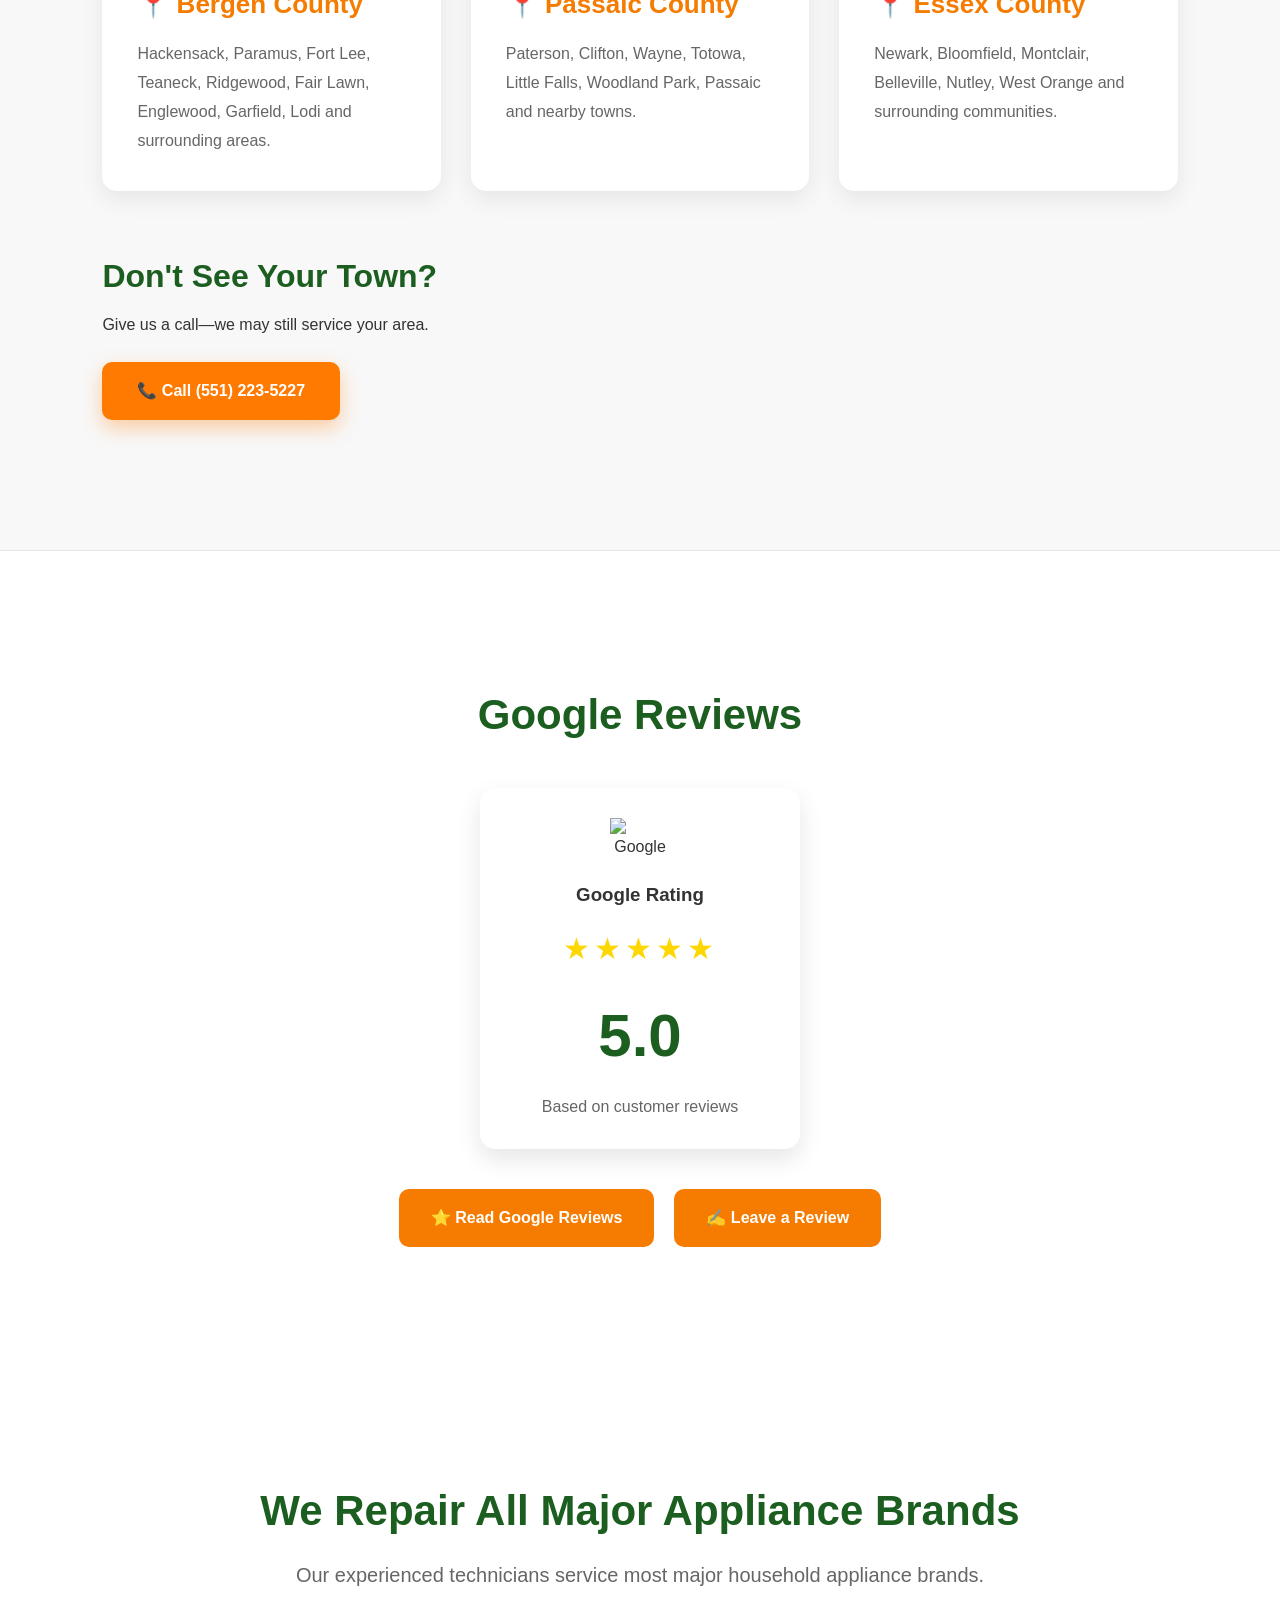
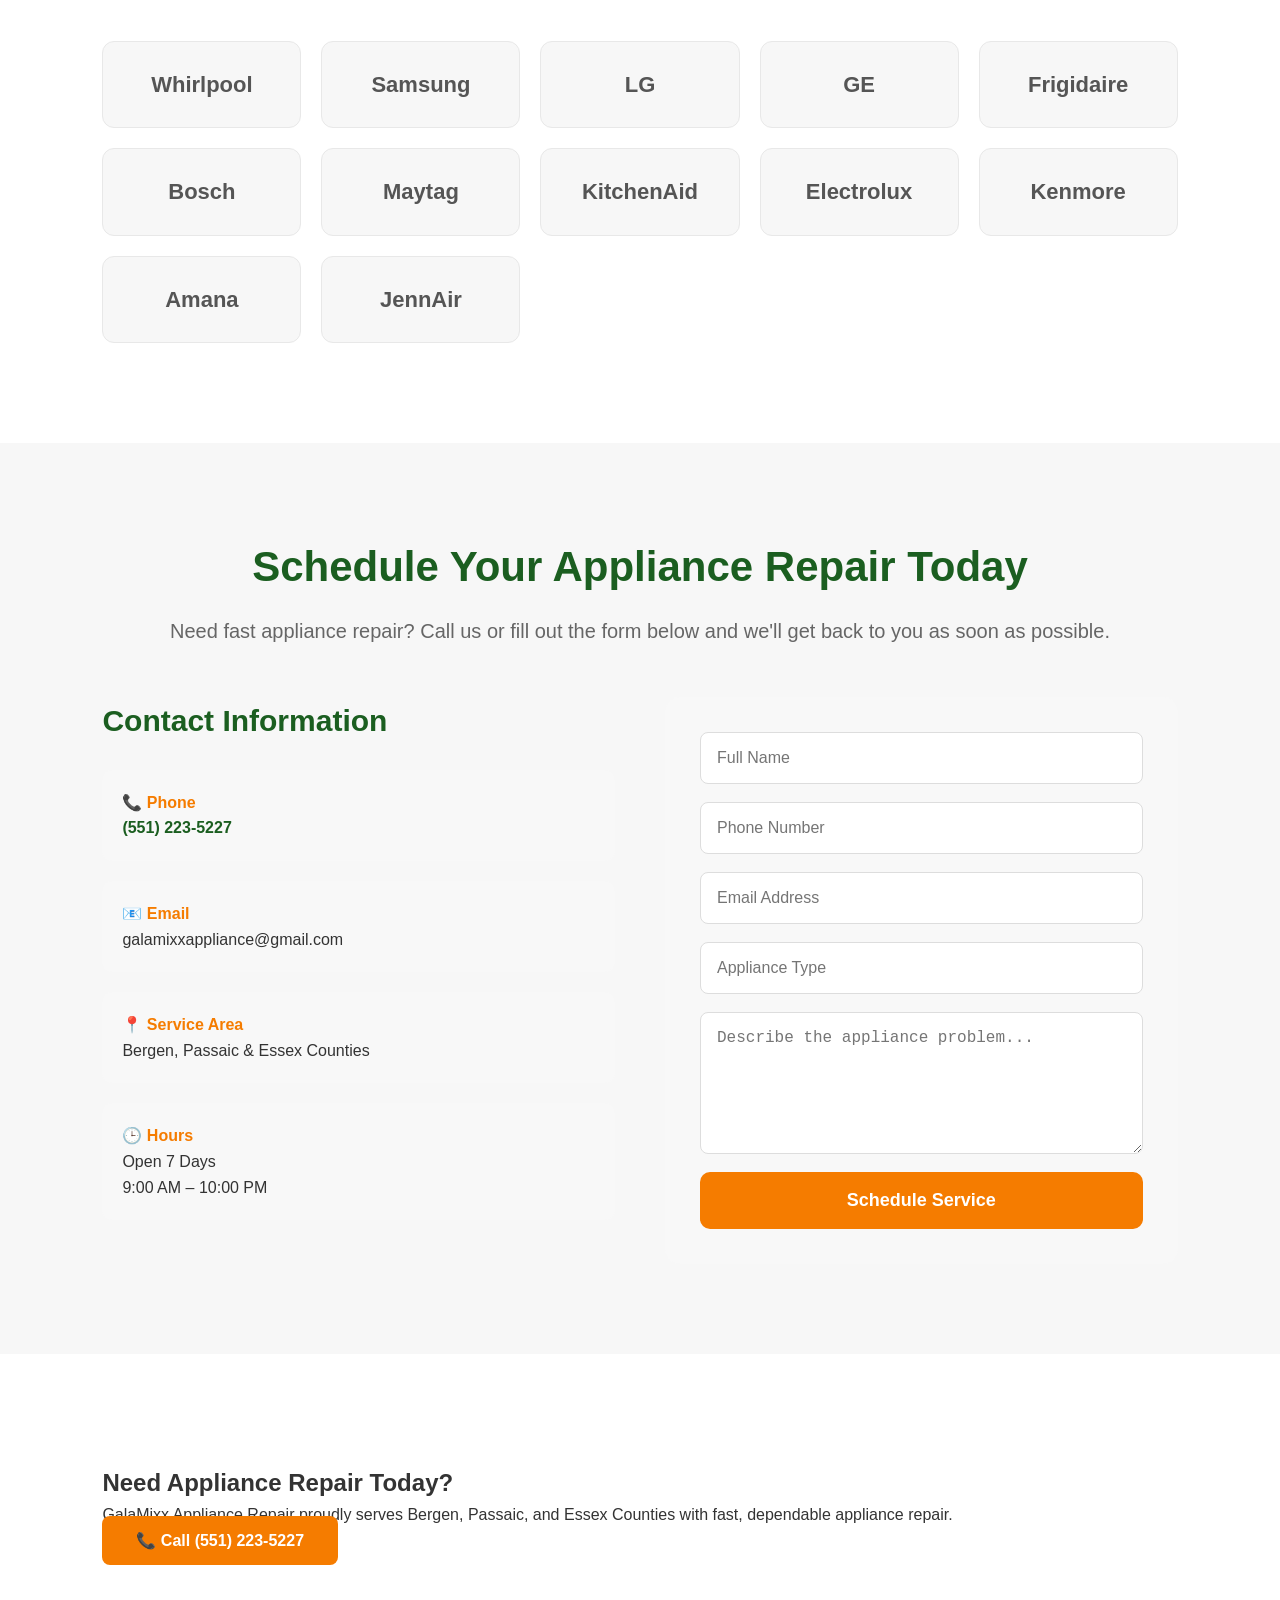
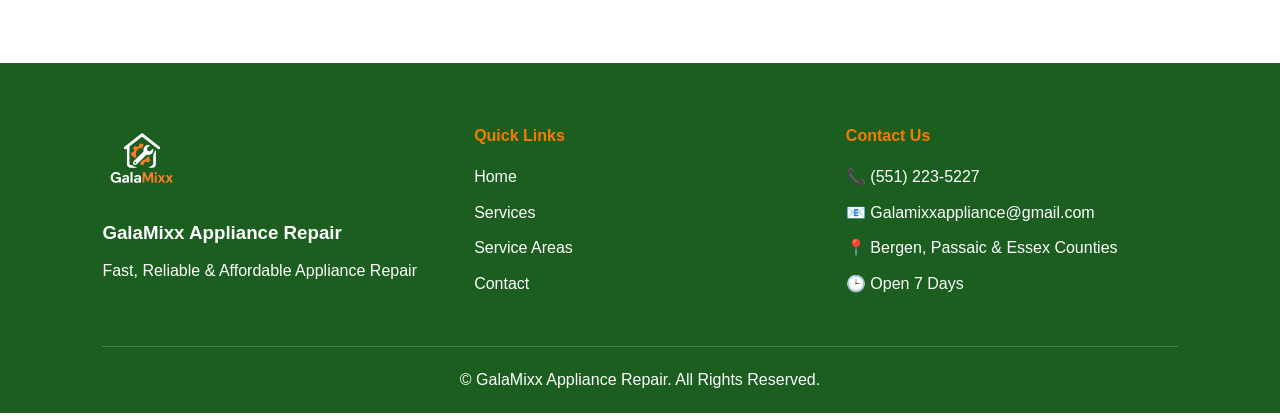
==== commit 7bff93be: "Add files via upload Update all service pages and improve website layout" ====
--- a/dishwasher-repair.html
+++ b/dishwasher-repair.html
@@ -172,6 +172,33 @@
             <h3>✔ Honest Pricing</h3>
             <p>No hidden fees. We provide fair, transparent pricing before any repair begins.</p>
         </div>
+
+    </div>
+
+</section>
+<!-- Brands We Repair -->
+<section class="brands">
+
+    <h2>Major Appliance Brands We Repair</h2>
+
+    <p class="section-text">
+        Our technicians service most major appliance brands using quality replacement parts and professional diagnostic equipment.
+    </p>
+
+    <div class="brand-grid">
+
+        <span>Whirlpool</span>
+        <span>GE</span>
+        <span>Samsung</span>
+        <span>LG</span>
+        <span>Frigidaire</span>
+        <span>Maytag</span>
+        <span>KitchenAid</span>
+        <span>Bosch</span>
+        <span>Kenmore</span>
+        <span>Amana</span>
+        <span>Electrolux</span>
+        <span>JennAir</span>
 
     </div>
 
@@ -446,6 +473,23 @@
     </div>
 
 </section>
+<section class="service-cta">
+
+    <h2>Need Appliance Repair Today?</h2>
+
+    <p>
+
+        GalaMixx Appliance Repair proudly serves Bergen, Passaic, and Essex Counties with fast, dependable appliance repair.
+
+    </p>
+
+    <a href="tel:5512235227" class="hero-call">
+
+        📞 Call (551) 223-5227
+
+    </a>
+
+</section>
 
 <!-- FOOTER -->
 
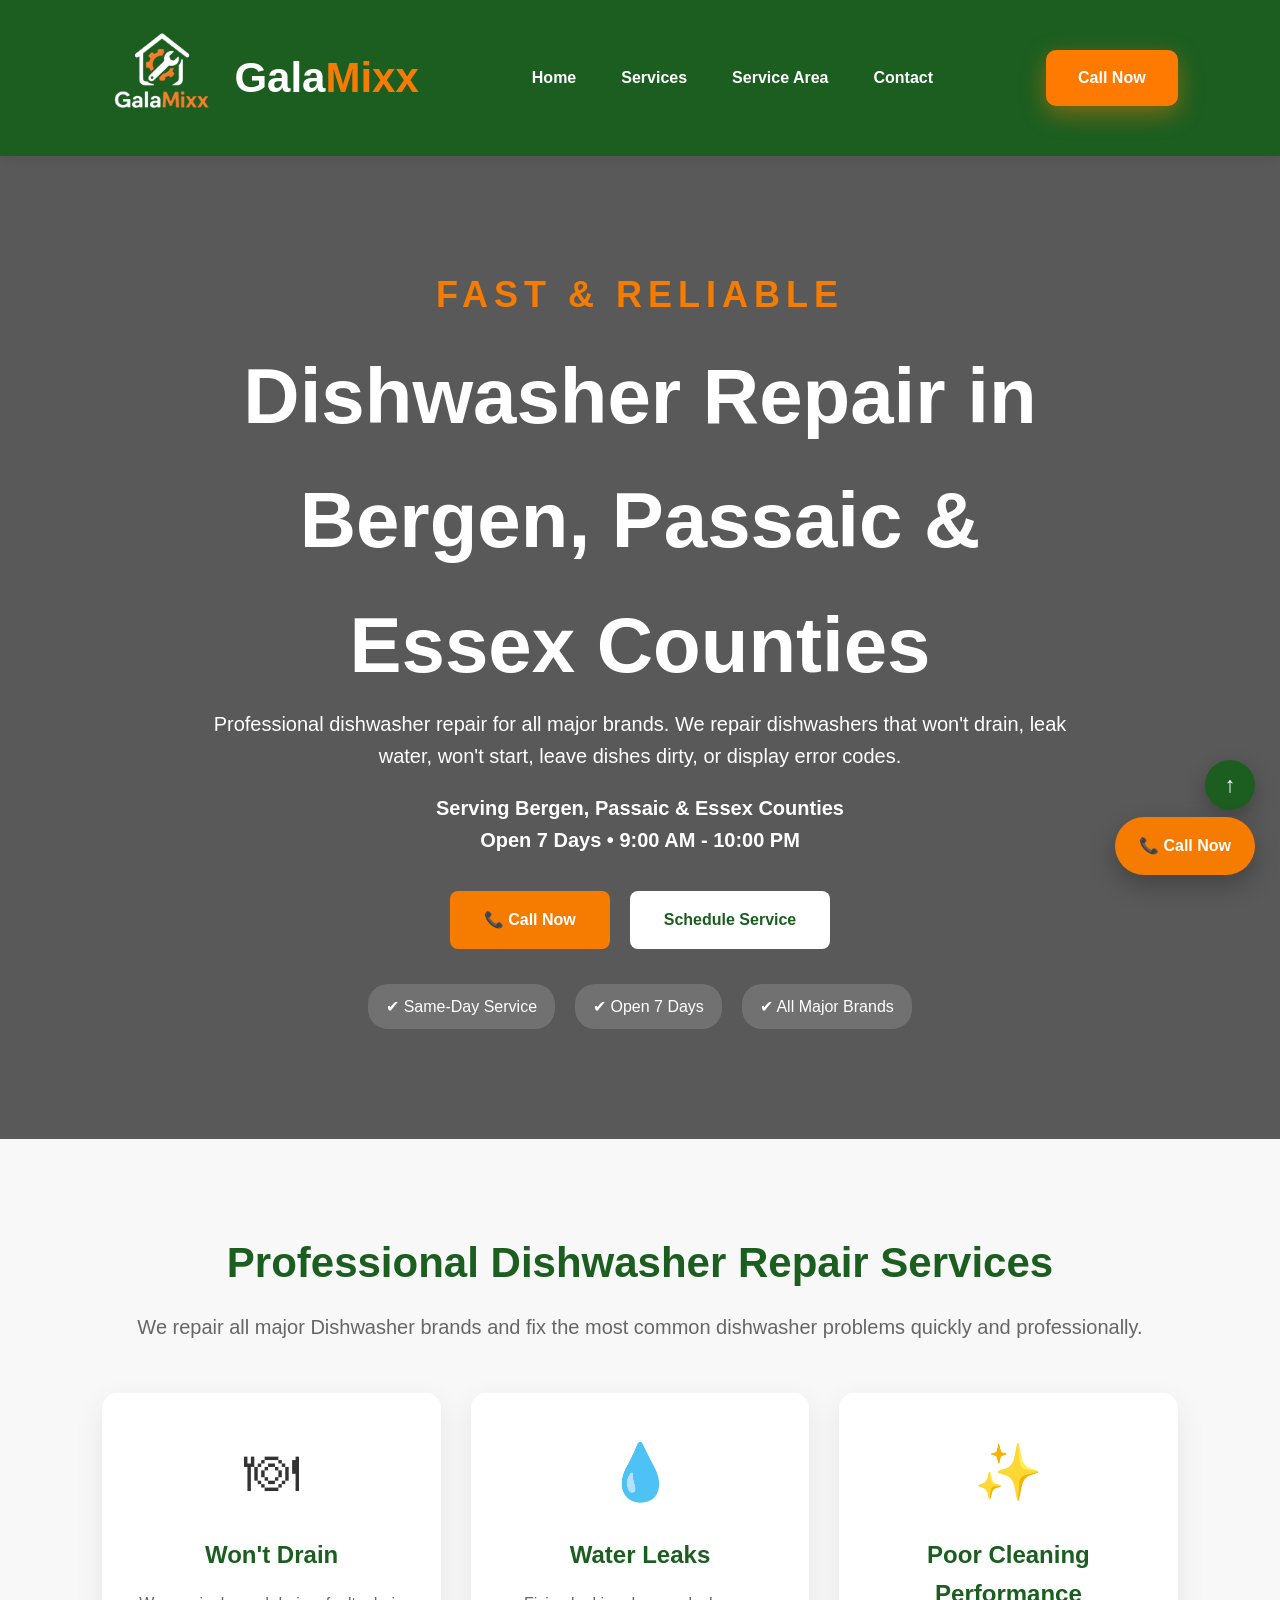
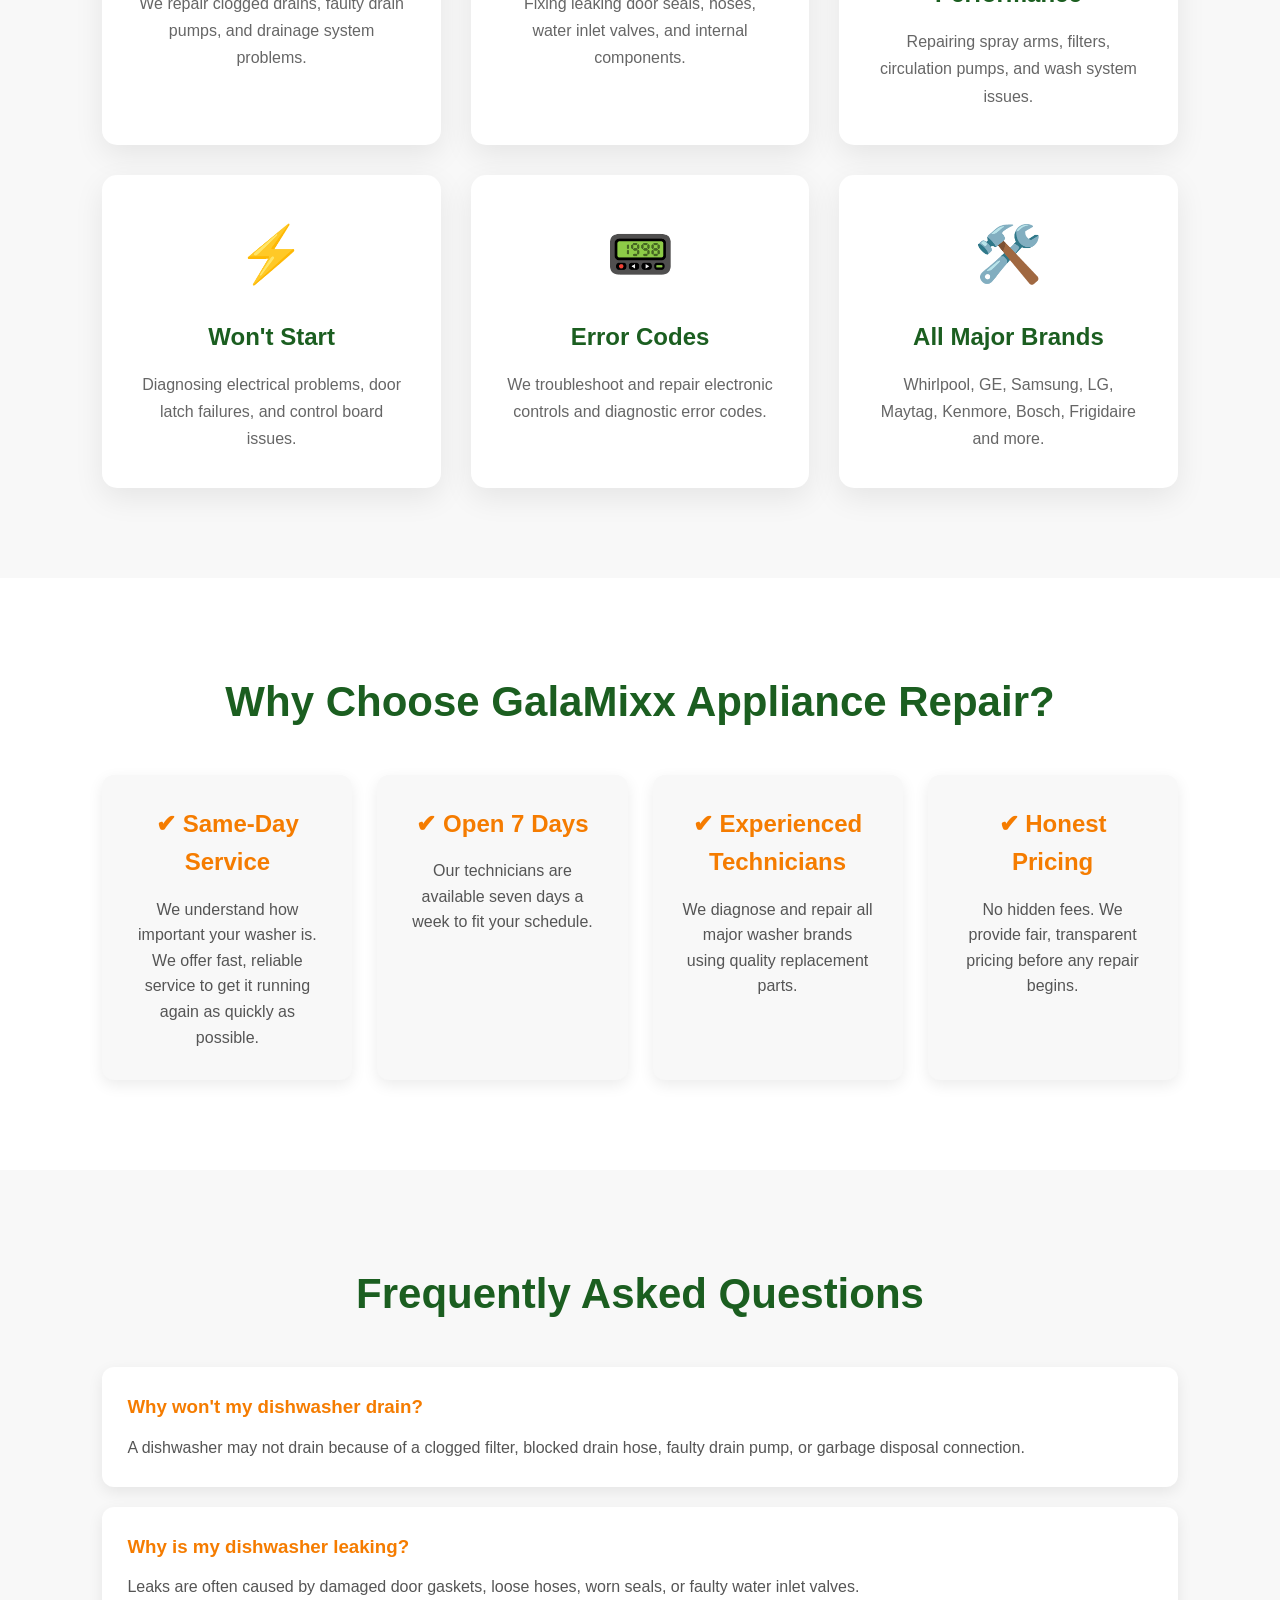
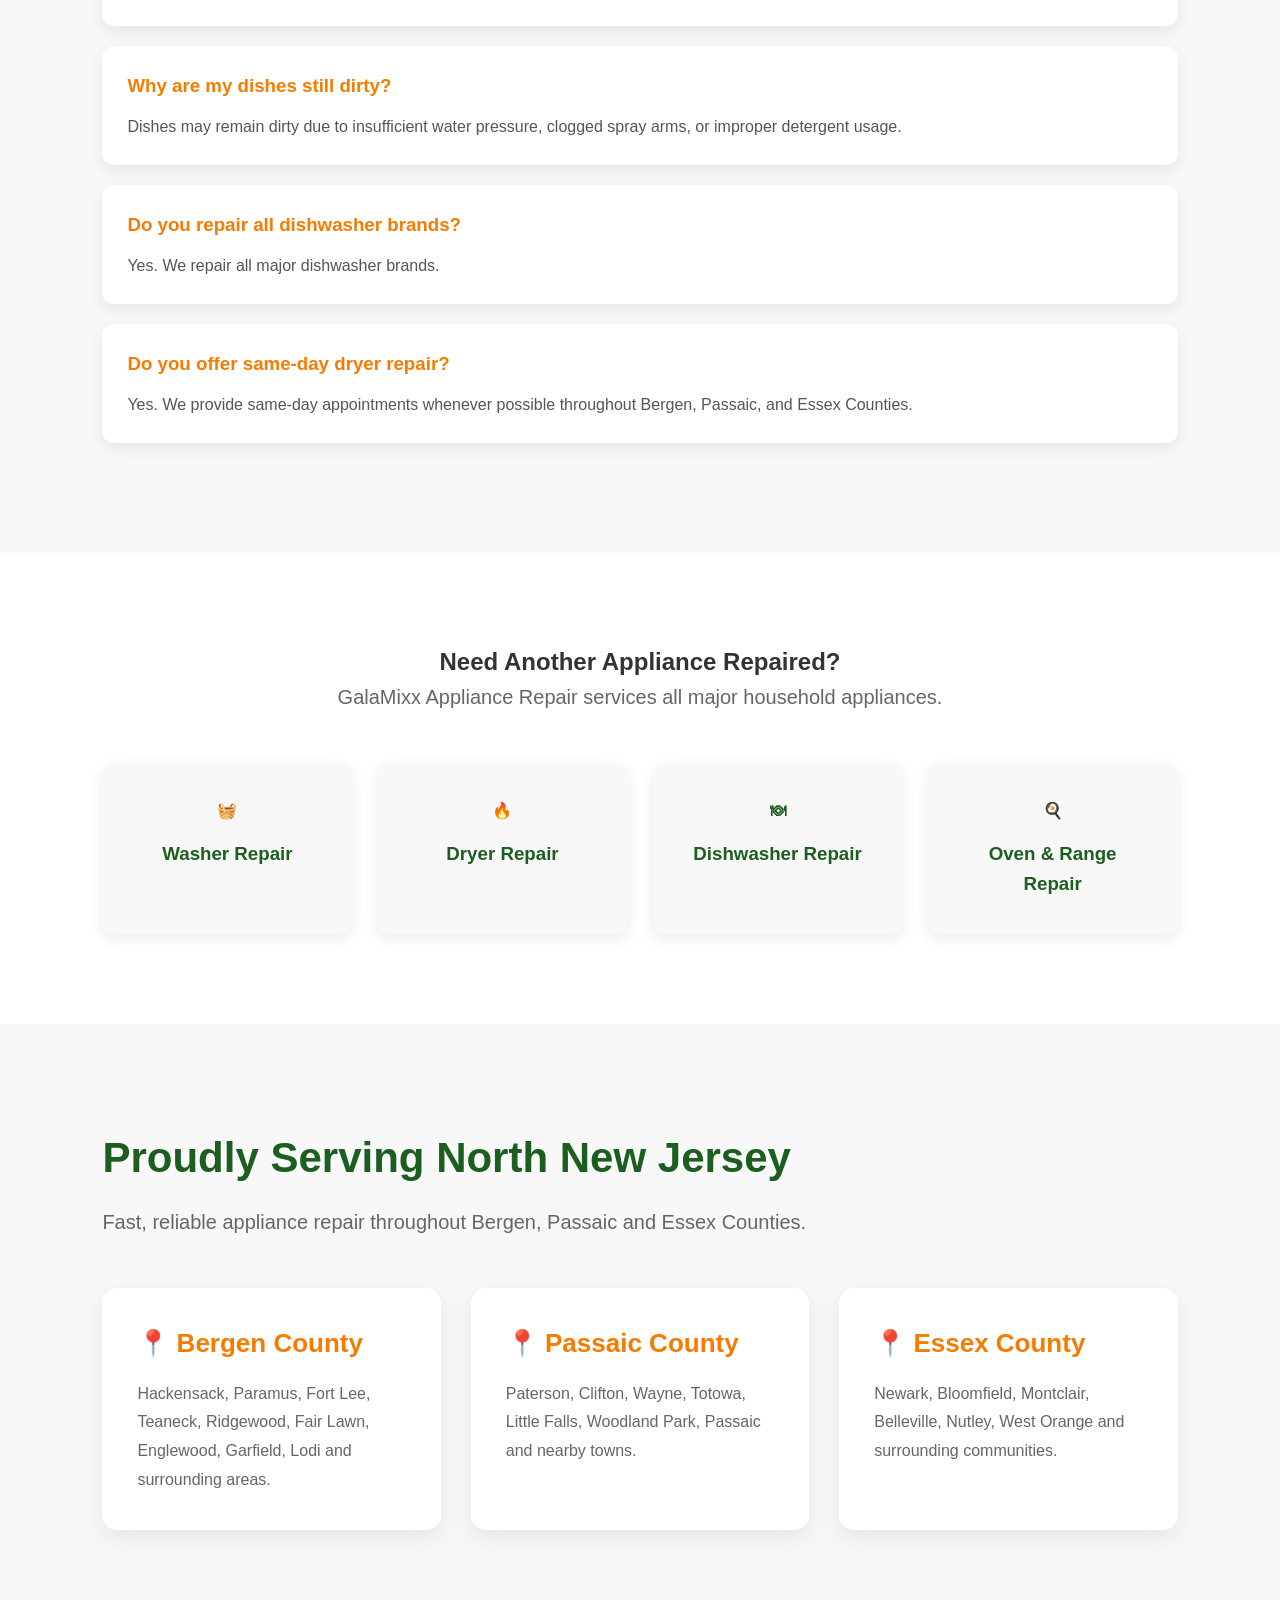
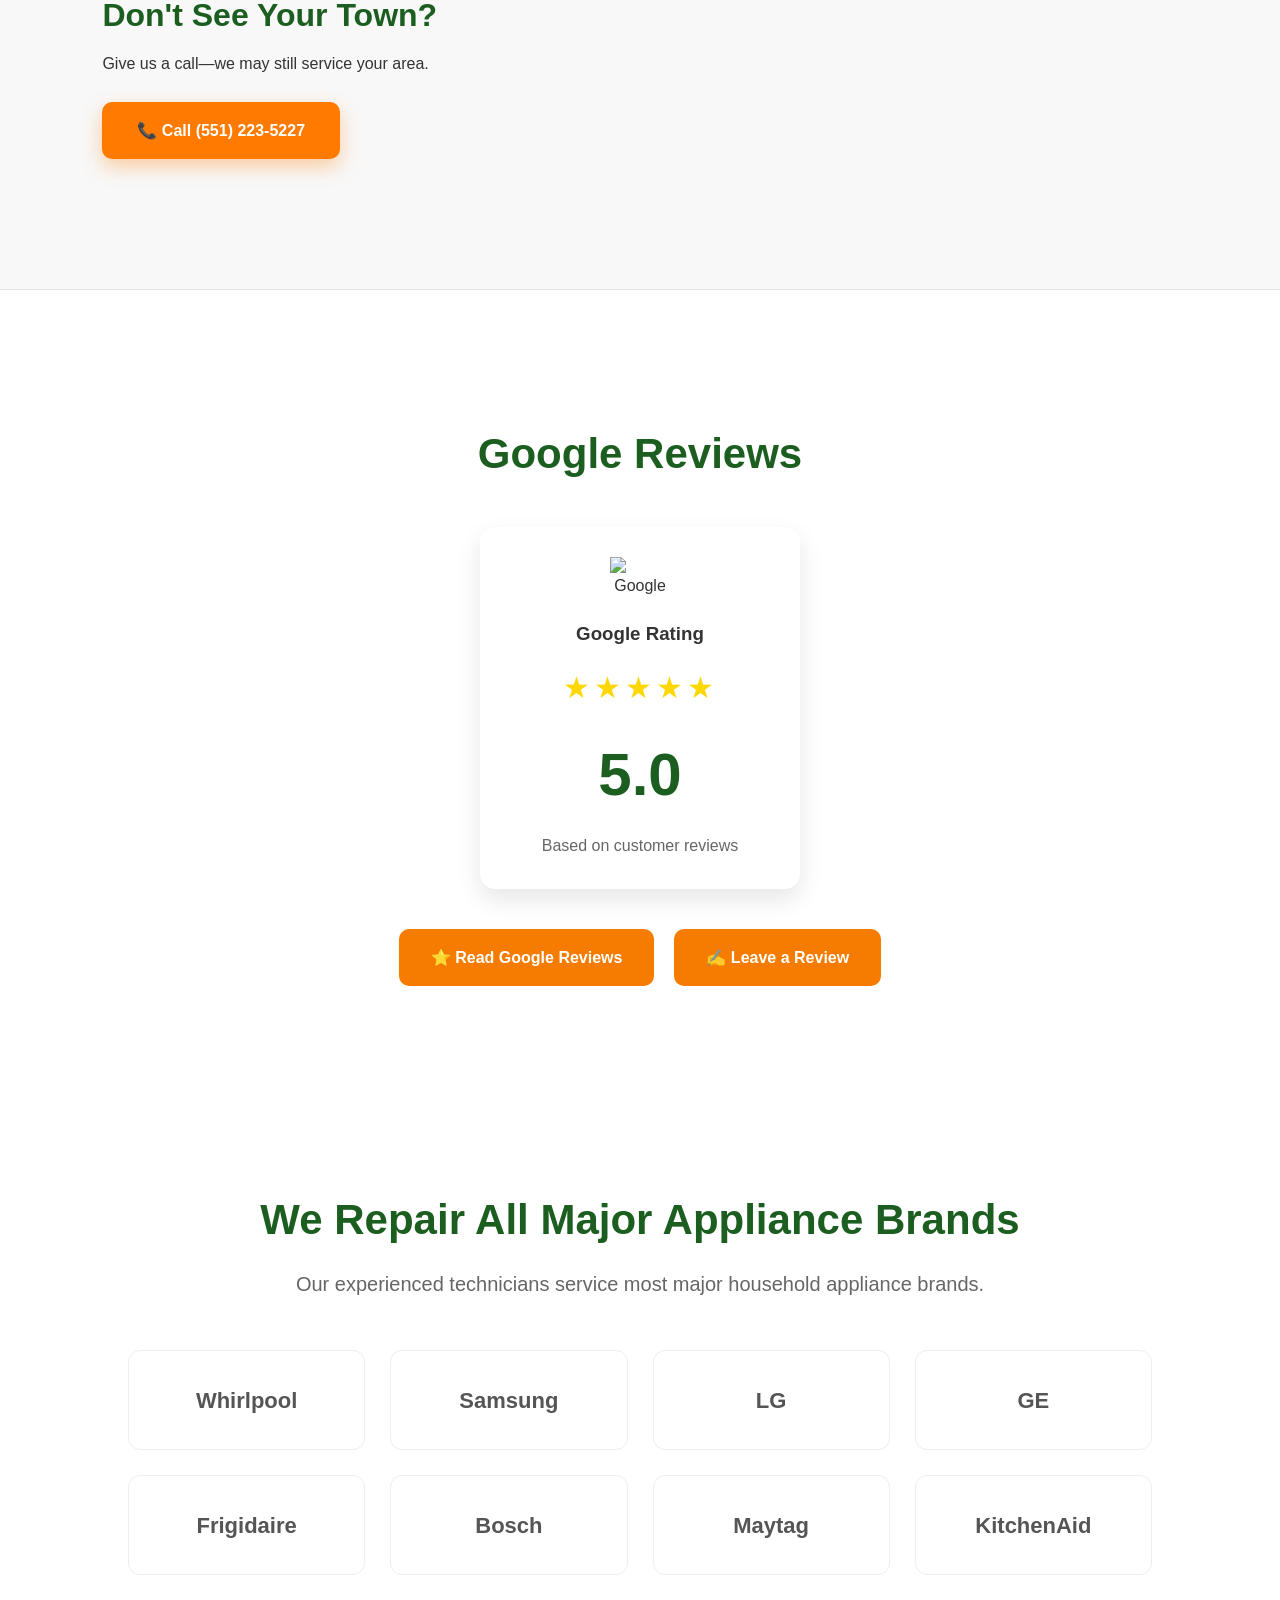
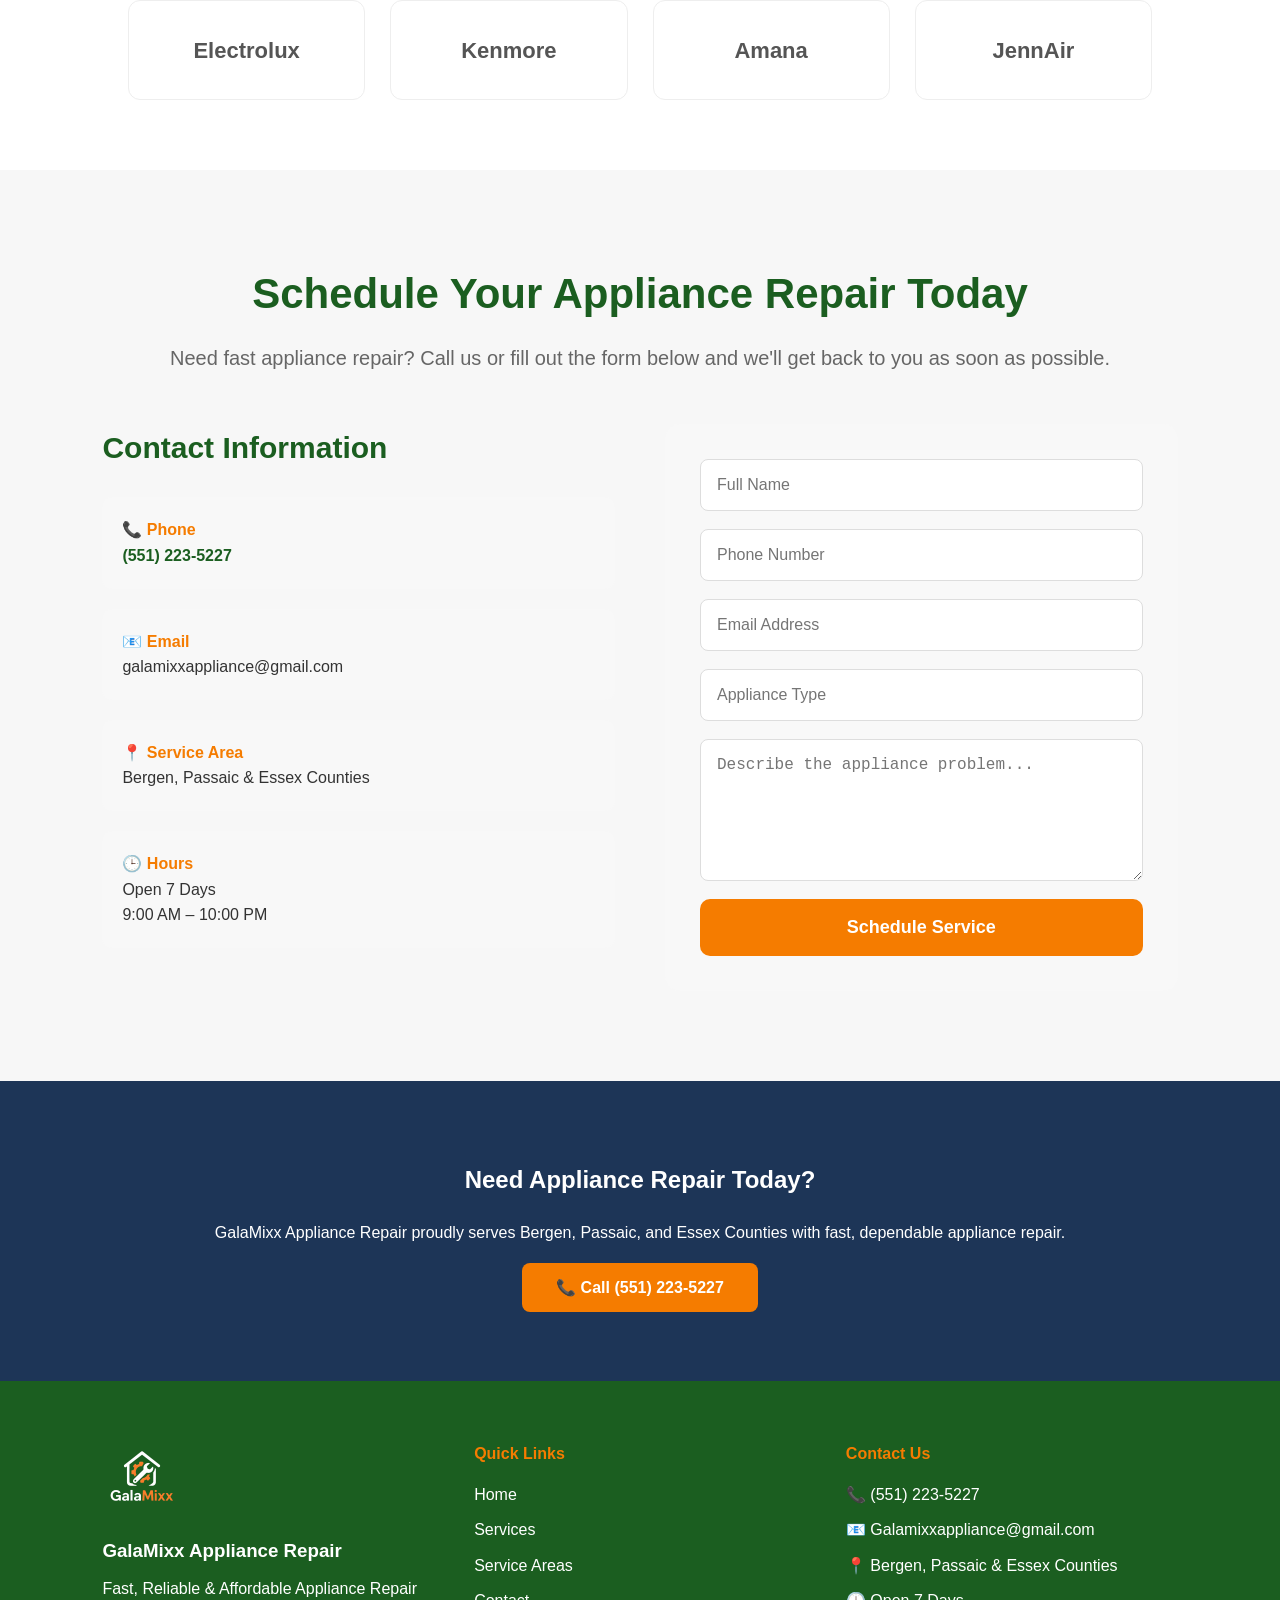
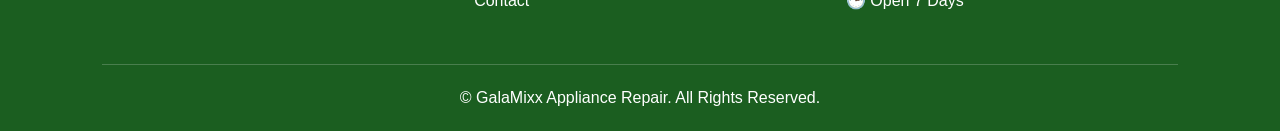
==== commit 137b04dc: "Update dishwasher-repair.html remove extra code and add cononical in header" ====
--- a/dishwasher-repair.html
+++ b/dishwasher-repair.html
@@ -6,6 +6,8 @@
     <meta charset="UTF-8">
 
     <meta name="viewport" content="width=device-width, initial-scale=1.0">
+    
+    <link rel="canonical" href="https://galamixxappliance.com/dishwasher-repair.html">
 
     <title>Dishwasher Repair | GalaMixx Appliance Repair</title>
 
@@ -172,33 +174,6 @@
             <h3>✔ Honest Pricing</h3>
             <p>No hidden fees. We provide fair, transparent pricing before any repair begins.</p>
         </div>
-
-    </div>
-
-</section>
-<!-- Brands We Repair -->
-<section class="brands">
-
-    <h2>Major Appliance Brands We Repair</h2>
-
-    <p class="section-text">
-        Our technicians service most major appliance brands using quality replacement parts and professional diagnostic equipment.
-    </p>
-
-    <div class="brand-grid">
-
-        <span>Whirlpool</span>
-        <span>GE</span>
-        <span>Samsung</span>
-        <span>LG</span>
-        <span>Frigidaire</span>
-        <span>Maytag</span>
-        <span>KitchenAid</span>
-        <span>Bosch</span>
-        <span>Kenmore</span>
-        <span>Amana</span>
-        <span>Electrolux</span>
-        <span>JennAir</span>
 
     </div>
 
@@ -554,4 +529,4 @@
 <a href="#" class="back-top">↑</a>
 </body>
 
-</html>+</html>
--- a/css/style.css
+++ b/css/style.css
@@ -1,3 +1,6 @@
+/* ======================================
+   RESET
+====================================== */
 html{
 
     scroll-behavior:smooth;
@@ -84,7 +87,7 @@
 }
 
 .logo img{
-display:block;
+
     width:120px;
     height:auto;
 
@@ -156,7 +159,7 @@
 
     background:
         linear-gradient(rgba(0,0,0,.65), rgba(0,0,0,.65)),
-       url("../images/hero.jpg");
+        url("../images/hero.jpg");
 
     background-size:cover;
     background-position:center;
@@ -1236,55 +1239,423 @@
     }
 
 }
-* {
-    box-sizing: border-box;
-}
-
-html, body {
-    width:100%;
-    max-width:100%;
-    overflow-x:hidden;
-}
-
-* {
-    box-sizing:border-box;
-}
-
-img {
-    max-width:100%;
-}
-@media(max-width:768px){
+
+/* ===============================
+   WHY CHOOSE
+================================ */
+
+.why-choose{
+
+    padding:90px 8%;
+
+    background:#ffffff;
+
+    text-align:center;
+
+}
+
+.why-choose h2{
+
+    color:#1B5E20;
+
+    font-size:42px;
+
+    margin-bottom:20px;
+
+}
+
+.why-grid{
+
+    display:grid;
+
+    grid-template-columns:repeat(auto-fit,minmax(250px,1fr));
+
+    gap:25px;
+
+    margin-top:40px;
+
+}
+
+.why-card{
+
+    background:#f8f8f8;
+
+    padding:30px;
+
+    border-radius:12px;
+
+    box-shadow:0 5px 15px rgba(0,0,0,.08);
+
+}
+
+.why-card h3{
+
+    color:#F57C00;
+
+    margin-bottom:15px;
+
+}
+
+.why-card p{
+
+    color:#555;
+
+    line-height:1.6;
+
+}
+/* ===============================
+   FAQ
+================================ */
+
+.faq{
+
+    padding:90px 8%;
+
+    background:#f8f8f8;
+
+}
+
+.faq h2{
+
+    text-align:center;
+
+    color:#1B5E20;
+
+    font-size:42px;
+
+    margin-bottom:40px;
+
+}
+
+.faq-item{
+
+    background:white;
+
+    padding:25px;
+
+    margin-bottom:20px;
+
+    border-radius:12px;
+
+    box-shadow:0 5px 15px rgba(0,0,0,.08);
+
+}
+
+.faq-item h3{
+
+    color:#F57C00;
+
+    margin-bottom:12px;
+
+}
+
+.faq-item p{
+
+    color:#555;
+
+    line-height:1.7;
+
+}
+/* ===============================
+   SERVICE LINKS
+================================ */
+
+.service-link{
+
+    text-decoration:none;
+
+    color:inherit;
+
+    display:block;
+
+}
+
+.service-link:hover{
+
+    text-decoration:none;
+
+}
+
+.service-link .service-card{
+
+    transition:.3s;
+
+}
+
+.service-link:hover .service-card{
+
+    transform:translateY(-8px);
+
+}
+/* ===============================
+   RELATED SERVICES
+================================ */
+
+.related-services{
+
+    padding:90px 8%;
+
+    background:#ffffff;
+
+    text-align:center;
+
+}
+
+.related-grid{
+
+    display:grid;
+
+    grid-template-columns:repeat(auto-fit,minmax(220px,1fr));
+
+    gap:25px;
+
+    margin-top:40px;
+
+}
+
+.related-card{
+
+    background:#f8f8f8;
+
+    padding:35px;
+
+    border-radius:12px;
+
+    text-decoration:none;
+
+    color:#1B5E20;
+
+    font-weight:bold;
+
+    box-shadow:0 5px 15px rgba(0,0,0,.08);
+
+    transition:.3s;
+
+}
+
+.related-card:hover{
+
+    transform:translateY(-6px);
+
+    background:#1B5E20;
+
+    color:white;
+
+}
+
+.related-card h3{
+
+    margin-top:15px;
+
+}
+/* Brands */
+
+.brands{
+    padding:70px 10%;
+    text-align:center;
+}
+
+.brand-grid{
+
+    display:grid;
+    grid-template-columns: repeat(auto-fit, minmax(120px,1fr));
+    gap:15px;
+    margin-top:35px;
+
+}
+
+.brand-grid span{
+
+    background:#fff;
+    padding:18px;
+    border-radius:12px;
+    font-weight:600;
+    box-shadow:0 5px 15px rgba(0,0,0,.08);
+
+}
+.brands-grid {
+    display: grid;
+    grid-template-columns: repeat(4, 1fr);
+    gap: 25px;
+    margin-top: 40px;
+}
+
+.brand-card {
+    background: #fff;
+    border: 1px solid #eee;
+    border-radius: 12px;
+    height: 100px;
+    display: flex;
+    align-items: center;
+    justify-content: center;
+    padding: 20px;
+    transition: 0.3s ease;
+}
+
+.brand-card img {
+    max-width: 140px;
+    max-height: 55px;
+    object-fit: contain;
+    filter: grayscale(100%);
+    opacity: 0.75;
+}
+
+.brand-card:hover img {
+    filter: grayscale(0%);
+    opacity: 1;
+}
+
+.brand-card:hover {
+    transform: translateY(-5px);
+    box-shadow: 0 8px 20px rgba(0,0,0,0.08);
+}
+/* Testimonials */
+
+.testimonials{
+
+    padding:70px 10%;
+    background:#f8f8f8;
+    text-align:center;
+
+}
+
+.testimonial-grid{
+
+    display:grid;
+    grid-template-columns:repeat(auto-fit,minmax(260px,1fr));
+    gap:25px;
+    margin-top:40px;
+
+}
+
+.testimonial{
+
+    background:#fff;
+    padding:30px;
+    border-radius:12px;
+    box-shadow:0 5px 15px rgba(0,0,0,.08);
+
+}
+
+.testimonial p{
+
+    margin:20px 0;
+
+}
+.service-cta{
+
+    padding:80px 10%;
+    text-align:center;
+    background:#1d3557;
+    color:white;
+
+}
+
+.service-cta h2{
+
+    margin-bottom:20px;
+
+}
+
+.service-cta p{
+
+    margin-bottom:30px;
+
+}
+/* ======================================
+   MOBILE size 
+====================================== */
+
+
+@media (max-width:768px){
+
+    html,
+    body{
+        overflow-x:hidden;
+    }
 
     header{
+        display:flex;
         flex-direction:column;
-        padding:15px 5%;
+        align-items:center;
+        justify-content:center;
+        gap:18px;
+        padding:20px;
+    }
+
+    .logo{
+        display:flex;
+        align-items:center;
+        justify-content:center;
+        gap:12px;
+    }
+
+    .logo img{
+        width:65px;
+        height:auto;
+    }
+
+    .logo h1{
+        font-size:34px;
+        margin:0;
+    }
+
+    nav{
+        display:flex;
+        justify-content:center;
+        flex-wrap:wrap;
+        gap:20px;
+    }
+
+    nav a{
+        font-size:16px;
+    }
+
+    .call-btn{
+        width:220px;
+        text-align:center;
+    }
+
+    section{
+        padding:60px 20px;
+    }
+
+    .hero{
+        padding:90px 20px 70px;
+    }
+
+    .hero h1{
+        font-size:42px;
+    }
+
+    .hero h2{
+        font-size:24px;
+    }
+
+    .hero-buttons{
+        display:flex;
+        flex-direction:column;
+        align-items:center;
         gap:15px;
     }
 
-    .logo img{
-        width:70px;
-    }
-
-    .logo h1{
-        font-size:28px;
-    }
-
-    nav{
-        flex-wrap:wrap;
-        justify-content:center;
-        gap:15px;
-    }
-
-    nav a{
-        font-size:14px;
-    }
-
-    .call-btn{
-        padding:10px 20px;
-    }
-
-}
-html, body{
-    overflow-x:hidden;
-}
-
+    .hero-call,
+    .hero-service{
+        width:100%;
+        max-width:300px;
+    }
+
+.service-grid,
+.why-grid,
+.areas-grid,
+.related-grid{
+    grid-template-columns:1fr;
+}
+
+.brands-grid{
+    display:grid;
+    grid-template-columns:repeat(2,minmax(0,1fr));
+    gap:12px;
+}
+
+
